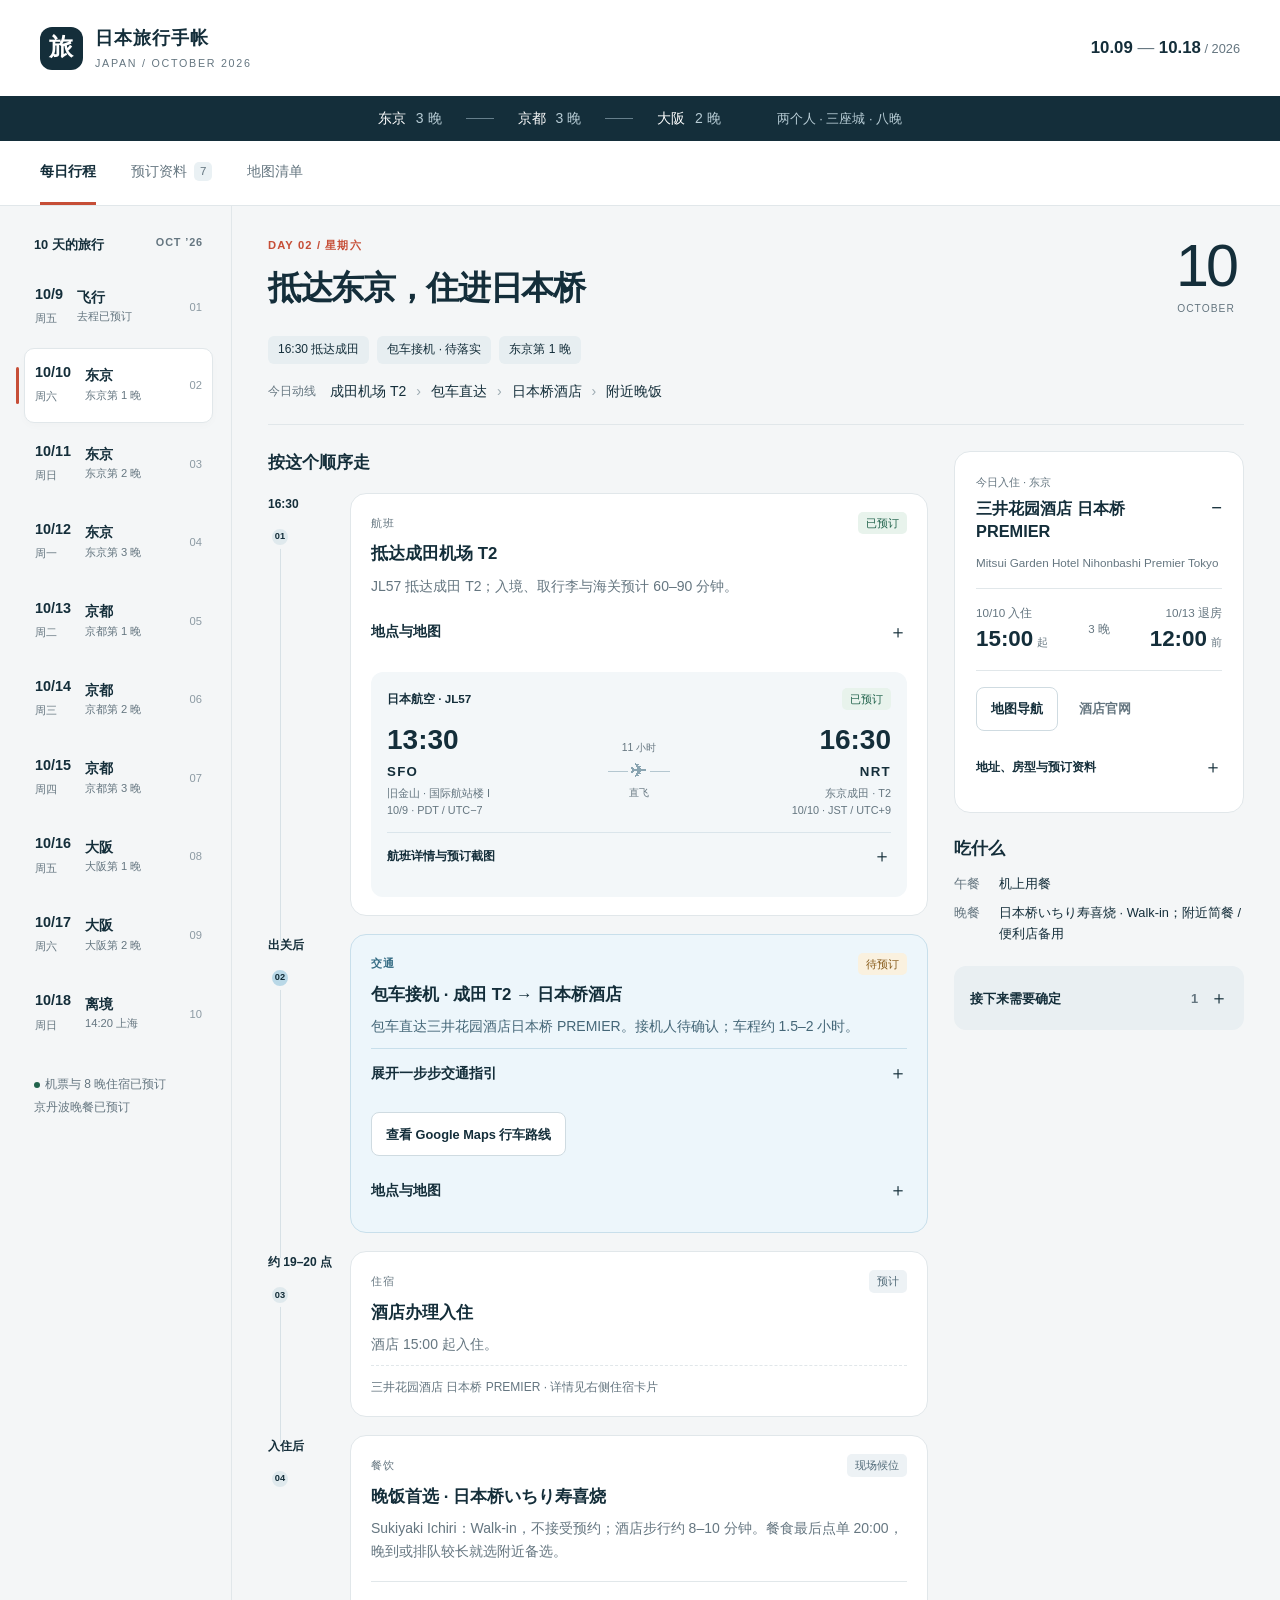
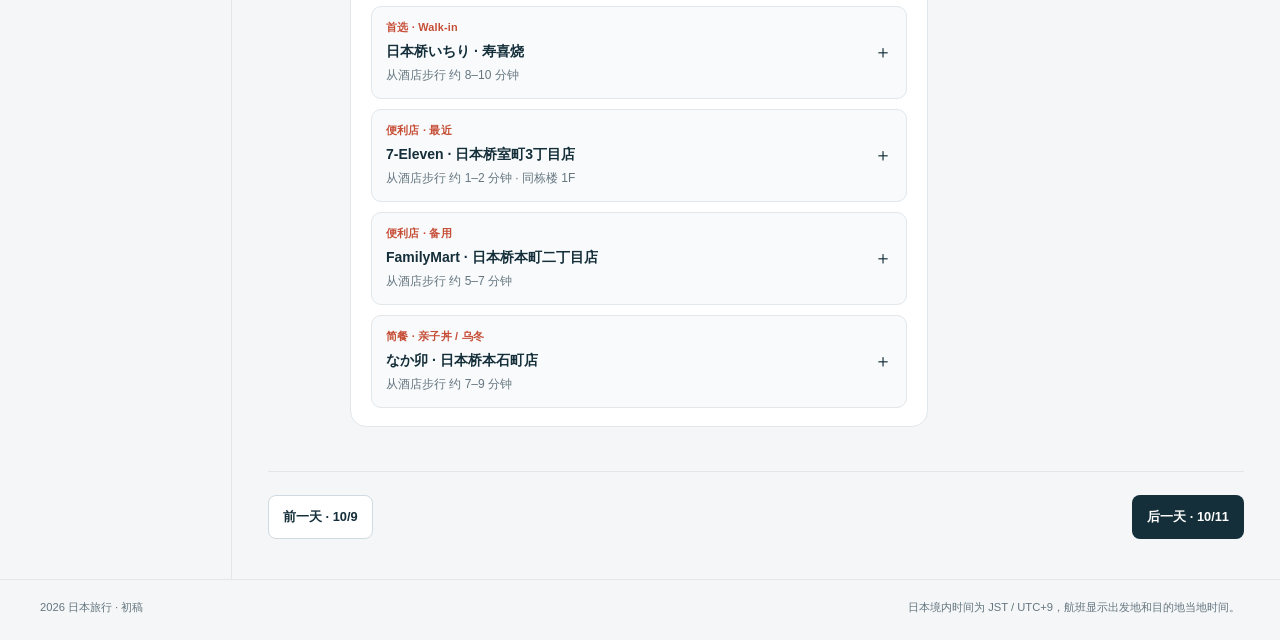
==== index.html @ 0d1b7ff5 "Add interactive Japan itinerary website and current trip plans" ====
<!doctype html>
<html lang="zh-CN">
<head>
  <meta charset="utf-8">
  <meta name="viewport" content="width=device-width,initial-scale=1">
  <meta name="theme-color" content="#142e3a">
  <meta name="description" content="2026 年日本旅行手帐。按天查看东京、京都、大阪行程、航班、酒店与预订资料。">
  <title>日本旅行手帐 · October 2026</title>
  <link rel="icon" type="image/svg+xml" href="assets/favicon.svg">
  <link rel="stylesheet" href="styles.css?v=20260929-transit-plain">
  <script src="data.js?v=20260929-lunch-pending" defer></script>
  <script src="app.js?v=20260929-dining-origins" defer></script>
</head>
<body>
  <a class="skip-link" href="#content">跳到行程</a>
  <header class="masthead">
    <a class="brand" href="#day-2026-10-10" aria-label="日本旅行手帐首页"><span class="brand-mark">旅</span><span>日本旅行手帐<small>JAPAN / OCTOBER 2026</small></span></a>
    <div class="trip-dates">10.09 <span>—</span> 10.18<span class="year"> / 2026</span></div>
  </header>
  <div class="trip-bar"><span>东京 <b>3 晚</b></span><i></i><span>京都 <b>3 晚</b></span><i></i><span>大阪 <b>2 晚</b></span><span class="trip-caption">两个人 · 三座城 · 八晚</span></div>
  <nav class="view-tabs" aria-label="查看方式">
    <a href="#day-2026-10-10" data-view="days">每日行程</a><a href="#bookings" data-view="bookings">预订资料<span>7</span></a><a href="#places" data-view="places">地图清单</a>
  </nav>
  <div class="layout">
    <aside id="day-nav" class="day-nav" aria-label="行程日期"></aside>
    <main id="content" tabindex="-1"></main>
  </div>
  <footer>2026 日本旅行 · 初稿 <span>日本境内时间为 JST / UTC+9，航班显示出发地和目的地当地时间。</span></footer>
  <dialog id="image-dialog" aria-labelledby="image-title"><div class="dialog-bar"><h2 id="image-title">图片</h2><button id="close-image" class="icon-button" aria-label="关闭截图">×</button></div><div class="image-wrap"><img id="full-image" alt=""></div></dialog>
  <noscript><p class="no-script">请启用 JavaScript 查看每日行程和预订资料。</p></noscript>
</body>
</html>
---- styles.css ----
@charset "UTF-8";
:root{--ink:#142e3a;--muted:#657680;--accent:#c64e37;--paper:#fff;--bg:#f4f6f7;--line:#e1e7ea;--blue:#eaf1f4;--green:#21634c;--amber:#865918;--radius:16px;font-family:-apple-system,BlinkMacSystemFont,"Segoe UI","PingFang SC","Hiragino Sans GB","Microsoft YaHei",sans-serif;color:var(--ink);font-size:16px;line-height:1.65;background:var(--bg)}*{box-sizing:border-box}body{margin:0}button,a,summary{-webkit-tap-highlight-color:transparent}button{font:inherit}a{color:inherit;text-decoration:none}button,summary{cursor:pointer}button{color:inherit}button:focus-visible,a:focus-visible,summary:focus-visible{outline:3px solid #56899f;outline-offset:4px}p{margin:0 0 16px}h1,h2,h3{margin:0;line-height:1.4}h1{font-size:clamp(1.65rem,2.6vw,2.15rem);letter-spacing:-.04em}h2{font-size:1.05rem}h3{font-size:1.05rem}small{font-size:.8rem}img{max-width:100%}details>summary{list-style:none;display:flex;align-items:center;justify-content:space-between;gap:12px;min-height:48px;font-size:.875rem;font-weight:600}details>summary::-webkit-details-marker{display:none}details>summary:after{content:'＋';font-size:1.15rem;font-weight:400;flex-shrink:0}details[open]>summary:after{content:'−'}.masthead{max-width:1440px;margin:auto;display:flex;align-items:center;justify-content:space-between;padding:24px 40px;background:#fff}.brand{display:flex;align-items:center;gap:12px;font-size:1.125rem;font-weight:700;letter-spacing:.06em}.brand-mark{display:grid;place-items:center;width:43px;height:43px;border-radius:12px;background:var(--ink);color:white;font-family:serif;font-size:1.5rem}.brand small{display:block;font-size:.67rem;font-weight:500;letter-spacing:.16em;color:var(--muted);margin-top:1px}.trip-dates{font-size:1.05rem;font-weight:600;font-variant-numeric:tabular-nums}.trip-dates span{color:var(--muted);font-weight:400}.trip-dates .year{font-size:.8rem}.trip-bar{background:var(--ink);color:#fff;display:flex;gap:24px;align-items:center;justify-content:center;padding:11px 24px;font-size:.875rem}.trip-bar b{margin-left:6px;font-weight:400;color:#b7ccd5}.trip-bar i{width:28px;height:1px;background:#667f8b}.trip-caption{margin-left:32px;color:#b7ccd5;font-size:.8rem}.view-tabs{display:flex;gap:35px;padding:0 40px;max-width:1440px;margin:auto;border-bottom:1px solid var(--line);background:var(--paper)}.view-tabs a{min-height:64px;display:flex;align-items:center;gap:7px;font-size:.9rem;color:var(--muted);border-bottom:3px solid transparent}.view-tabs a.active{color:var(--ink);border-color:var(--accent);font-weight:700}.view-tabs a span{font-size:.72rem;padding:0 6px;border-radius:5px;background:var(--blue)}.layout{max-width:1440px;margin:0 auto;display:grid;grid-template-columns:232px minmax(0,1fr);min-height:70vh}.day-nav{padding:28px 18px 28px 24px;border-right:1px solid var(--line)}.nav-heading{font-size:.8rem;font-weight:600;display:flex;justify-content:space-between;padding:0 10px;margin-bottom:14px}.nav-heading span{font-size:.68rem;letter-spacing:.08em;color:var(--muted)}.day-link{display:flex;gap:14px;align-items:center;padding:13px 10px;margin-bottom:4px;border-radius:10px;border:1px solid transparent}.day-link:hover{background:#eaf0f2}.day-link.active{background:#fff;border-color:var(--line);box-shadow:0 3px 9px #142e3a05;position:relative}.day-link.active:before{content:'';position:absolute;left:-9px;top:18px;bottom:18px;width:3px;background:var(--accent);border-radius:3px}.nav-date b{display:block;line-height:1.4;font-variant-numeric:tabular-nums;font-size:.9rem}.nav-date small{color:var(--muted);font-size:.7rem}.nav-city b{display:block;font-size:.875rem;font-weight:600;line-height:1.4}.nav-city small{display:block;font-size:.7rem;color:var(--muted)}.nav-day{margin-left:auto;color:#8c9aa3;font-size:.7rem}.nav-note{margin:22px 10px;font-size:.75rem;color:var(--muted);line-height:1.9}.small-dot{display:inline-block;width:6px;height:6px;background:var(--green);border-radius:100%;margin-right:5px}main{min-width:0;padding:30px 36px 40px;outline:none}.day-heading{display:flex;gap:16px;justify-content:space-between;align-items:flex-start}.eyebrow{font-size:.7rem;font-weight:700;color:var(--accent);letter-spacing:.1em;margin:0 0 10px}.subtitle{color:var(--muted);font-size:.9rem;margin:10px 0 0}.big-date{display:flex;flex-direction:column;align-items:center;margin-top:-6px;min-width:76px}.big-date strong{font-size:3.7rem;font-weight:300;line-height:1.2;letter-spacing:-.05em}.big-date span{font-size:.64rem;letter-spacing:.1em;color:var(--muted)}.day-tags{display:flex;flex-wrap:wrap;gap:8px;margin-top:18px}.day-tags>span{font-size:.75rem;background:#e7eef1;padding:4px 10px;border-radius:6px}.route-strip{padding:16px 0 21px;border-bottom:1px solid var(--line);margin-bottom:26px;display:flex;align-items:flex-start;gap:14px;font-size:.875rem}.route-label{color:var(--muted);font-size:.75rem;white-space:nowrap;padding-top:2px}.route-strip>div{display:flex;flex-wrap:wrap;gap:5px 10px}.route-separator{color:#9caab1}.day-columns{display:grid;grid-template-columns:minmax(0,1fr) 290px;gap:26px}.section-heading{display:flex;align-items:baseline;justify-content:space-between;gap:12px;margin:0 0 18px}.section-heading>span{font-size:.7rem;color:var(--muted)}.event{display:grid;grid-template-columns:68px minmax(0,1fr);gap:14px;margin-bottom:18px}.event-time{font-size:.75rem;position:relative;padding-top:2px;line-height:1.5}.event-time>span{display:block;font-weight:600;word-break:normal}.event-time i{display:flex;align-items:center;justify-content:center;width:24px;height:24px;background:#dfe9ed;border:4px solid var(--bg);border-radius:50%;font-size:.58rem;font-weight:700;font-style:normal;margin-top:12px;position:relative;z-index:1}.event-time:after{content:'';width:1px;position:absolute;top:45px;bottom:-25px;left:12px;background:#d7e1e6}.event:last-child .event-time:after{display:none}.event-card{padding:18px 20px;background:var(--paper);border:1px solid var(--line);border-radius:var(--radius);min-width:0}.event-top{display:flex;align-items:center;justify-content:space-between;margin-bottom:8px}.event-type{font-size:.7rem;letter-spacing:.05em;color:var(--muted)}.badge{display:inline-flex;white-space:nowrap;font-size:.68rem;line-height:1.5;padding:3px 8px;border-radius:5px;font-weight:500}.confirmed{color:var(--green);background:#e8f3ec}.pending{color:var(--amber);background:#faf1df}.draft{color:#526b79;background:#edf2f5}.event-card>p{font-size:.875rem;color:var(--muted);margin:9px 0 0}.event-card>.button{margin-top:15px}.steps{margin-top:10px;border-top:1px solid var(--line)}.steps ol,.map-intro ol{padding-left:22px;margin:0 0 16px;font-size:.875rem;color:var(--muted)}li{padding-left:3px;margin-bottom:9px}.place-details{margin-top:10px}.place-links{display:flex;flex-wrap:wrap;gap:8px;padding:0 0 10px}.place-link{display:block;border:1px solid var(--line);padding:9px 12px;font-size:.8rem;border-radius:8px;line-height:1.5;background:#fff;overflow-wrap:anywhere}.place-link:hover{border-color:#8eaab7;background:var(--blue)}.text-link{font-size:.75rem;color:#456c82;text-decoration:underline;text-underline-offset:3px}.source-links{display:flex;flex-direction:column;gap:4px;margin-top:12px}.event-hotel{font-size:.75rem!important;padding-top:12px;border-top:1px dashed var(--line)}.button{display:inline-flex;align-items:center;justify-content:center;min-height:44px;padding:9px 14px;border-radius:8px;border:1px solid transparent;font-size:.8rem;font-weight:600;text-align:center;line-height:1.5}.primary{background:var(--ink);color:#fff}.secondary{background:#fff;border-color:#cfdbe1;color:var(--ink)}.ghost{color:var(--muted);background:transparent}.button:hover{filter:brightness(.95)}.hotel-card{background:#fff;border:1px solid var(--line);border-radius:var(--radius);padding:21px;min-width:0}.card-label{font-size:.75rem;font-weight:600;display:flex;gap:8px;align-items:center;justify-content:space-between;margin-bottom:12px}.hotel-card h3{font-size:1.02rem}.english-name{font-size:.73rem;line-height:1.5;color:var(--muted);margin:6px 0 16px}.stay-dates{display:flex;align-items:center;justify-content:space-between;gap:8px;padding:14px 0;border-block:1px solid var(--line)}.stay-dates>div:last-child{text-align:right}.stay-dates small{font-size:.73rem;color:var(--muted);display:block}.stay-dates strong{font-size:1.4rem;font-weight:600;display:block;line-height:1.5;font-variant-numeric:tabular-nums}.stay-dates strong span{font-size:.67rem;margin-left:4px;font-weight:400;color:var(--muted)}.nights{font-size:.72rem;color:var(--muted);white-space:nowrap}.hotel-actions{display:flex;align-items:center;gap:6px;margin-top:16px}.inner-details{margin-top:12px}.inner-details>summary{font-size:.78rem}.detail-body{padding:8px 0}.detail-body p{font-size:.8rem;color:var(--muted)}.stacked-info{margin:0 0 16px}.stacked-info dt,.info-grid dt{font-size:.72rem;color:var(--muted);margin-top:14px}.stacked-info dd,.info-grid dd{font-size:.8rem;margin:3px 0 0;overflow-wrap:anywhere}.stacked-info dd small{display:block;font-size:.72rem;color:var(--muted);margin-top:5px}.booking-image{display:block;width:100%;padding:0;border:1px solid var(--line);border-radius:10px;background:#fafcfd;overflow:hidden;margin-top:18px;text-align:left}.booking-image img{display:block;width:100%;height:180px;object-fit:cover;object-position:top}.booking-image span{display:block;padding:10px 12px;font-size:.75rem;color:#456c82}.booking-image:hover{border-color:#8eaab7}.meta{font-size:.7rem!important;margin:12px 0 0!important}.meals{margin-top:24px}.meals .section-heading{margin-bottom:10px}.meals dl{display:grid;grid-template-columns:35px 1fr;gap:8px 10px;font-size:.8rem}.meals dt{color:var(--muted)}.meals dd{margin:0}.todo{padding:8px 16px;background:#e9eff2;border-radius:12px;margin-top:22px}.todo summary{font-size:.8rem}.todo summary span{margin-left:auto;color:var(--muted)}.todo ul{font-size:.8rem;margin:4px 0 8px;padding-left:17px}.legend{color:var(--muted);font-size:.72rem;line-height:1.8;margin:16px 0}.flight-card{padding:16px;background:#f3f7f9;border-radius:12px;margin-top:16px;min-width:0}.flight-card .card-label{font-size:.73rem}.flight-route{display:grid;grid-template-columns:1fr 80px 1fr;gap:8px;align-items:center}.flight-route>div:last-child{text-align:right}.flight-route strong{display:block;font-size:1.75rem;line-height:1.3;font-weight:600;font-variant-numeric:tabular-nums}.flight-route b{font-size:.83rem;letter-spacing:.1em}.flight-route span,.flight-route small{display:block;font-size:.68rem;line-height:1.6;color:var(--muted)}.flight-route .flight-duration{text-align:center}.flight-duration span{font-size:.65rem;white-space:nowrap}.flight-line{position:relative;line-height:1.8;color:#89a4b1}.flight-line:before,.flight-line:after{content:'';display:inline-block;width:20px;height:1px;background:#b4c7d0;vertical-align:middle;margin:0 3px}.flight-duration small{font-size:.63rem}.flight-card .inner-details{border-top:1px solid #dae5eb}.info-grid{display:grid;grid-template-columns:1fr;gap:0;margin:0}.flight-card .booking-image img{height:230px}.day-pagination{display:flex;justify-content:space-between;gap:12px;margin-top:26px;padding-top:23px;border-top:1px solid var(--line)}.air-night{padding:24px;background:#e9eff2;border-radius:var(--radius)}.air-night>span{color:var(--accent);font-size:1.8rem}.air-night h3{margin:7px 0}.air-night p{font-size:.85rem;color:var(--muted);margin:0}.version-note{background:#fff2df;color:#7c521a;border-radius:10px;margin-top:16px;padding:0 14px}.version-note summary{font-size:.8rem}.version-note p{font-size:.8rem}.page-heading{margin-bottom:30px}.booking-flights{display:grid;grid-template-columns:repeat(3,minmax(0,1fr));gap:18px}.booking-title{font-size:.875rem}.booking-flights .flight-route{grid-template-columns:1fr 60px 1fr;gap:3px}.booking-flights .flight-route strong{font-size:1.45rem}.booking-flights .flight-line:before,.booking-flights .flight-line:after{width:9px}.hotel-grid{display:grid;grid-template-columns:repeat(3,minmax(0,1fr));gap:18px}.section-space{margin-top:34px}.map-intro{padding:20px;background:var(--blue);border-radius:var(--radius);margin-bottom:28px}.map-intro p{font-size:.875rem}.map-intro details{margin-top:10px}.map-hotels{display:grid;grid-template-columns:repeat(3,minmax(0,1fr));gap:14px;margin-bottom:28px}.map-hotels article{background:white;padding:20px;border:1px solid var(--line);border-radius:12px}.map-hotels h3{font-size:.95rem;margin:6px 0}.map-hotels p{font-size:.8rem;color:var(--muted)}.city-label{font-size:.7rem;color:var(--accent)}.map-day{border:1px solid var(--line);border-radius:12px;background:#fff;padding:5px 18px;margin-bottom:12px}.map-day summary{font-size:.875rem}.map-day summary small{margin-left:auto;color:var(--muted)}.map-day summary b{margin-right:10px}.map-day .place-links{padding-top:10px}body:not([data-view="days"]) .layout{grid-template-columns:1fr}body:not([data-view="days"]) .day-nav{display:none}body:not([data-view="days"]) main{padding:34px 40px 50px}footer{max-width:1440px;margin:auto;border-top:1px solid var(--line);padding:18px 40px 24px;color:var(--muted);font-size:.7rem;display:flex;justify-content:space-between;gap:15px}.sr-only{position:absolute;width:1px;height:1px;padding:0;margin:-1px;overflow:hidden;clip:rect(0,0,0,0);white-space:nowrap;border:0}.skip-link{position:fixed;top:-100px;left:20px;z-index:10;background:#fff;border:2px solid var(--ink);padding:10px}.skip-link:focus{top:10px}dialog{width:min(740px,94vw);max-height:92dvh;border:0;border-radius:14px;padding:0;box-shadow:0 20px 100px #142e3a40;color:var(--ink)}dialog::backdrop{background:#142e3ab3}.dialog-bar{position:sticky;top:0;background:white;padding:12px 20px;border-bottom:1px solid var(--line);display:flex;align-items:center;justify-content:space-between;z-index:2}.dialog-bar h2{font-size:1rem}.icon-button{border:0;background:#edf2f5;border-radius:8px;width:44px;height:44px;font-size:1.7rem;line-height:1}.image-wrap{padding:12px;background:#f0f3f5}.image-wrap img{display:block;width:100%;height:auto}dialog>p{font-size:.75rem;color:var(--muted);padding:12px 20px;margin:0}.no-script{padding:30px}
@media(min-width:1441px){.masthead,.view-tabs{max-width:none;padding-inline:max(40px,calc((100vw - 1360px)/2))}}@media(max-width:1150px){.layout{grid-template-columns:194px minmax(0,1fr)}main{padding:28px 24px}.day-nav{padding-inline:14px}.day-columns{gap:18px;grid-template-columns:minmax(0,1fr) 250px}.event{grid-template-columns:56px minmax(0,1fr);gap:10px}.event-card{padding:16px}.hotel-card{padding:17px}.hotel-grid{grid-template-columns:repeat(2,minmax(0,1fr))}.booking-flights{grid-template-columns:repeat(2,minmax(0,1fr))}}
@media(max-width:999px){.day-columns{grid-template-columns:1fr}.day-support{display:grid;grid-template-columns:1fr 1fr;gap:18px;align-items:start}.day-support>.hotel-card,.day-support>.air-night{grid-row:span 3}.day-support .meals,.day-support .todo,.day-support .legend{margin-top:0}.map-hotels{grid-template-columns:1fr}.map-hotels article{display:grid;grid-template-columns:1fr auto;gap:0 16px}.map-hotels article .city-label{grid-column:1}.map-hotels article .button{grid-column:2;grid-row:1/4;align-self:center}.map-hotels article p{margin:0}.event-hotel{display:none}}
@media(max-width:700px){.masthead{padding:17px 18px}.brand{font-size:1rem;gap:9px}.brand-mark{width:37px;height:37px;font-size:1.3rem;border-radius:10px}.brand small{font-size:.6rem;letter-spacing:.11em}.trip-dates{font-size:.78rem}.trip-dates .year{display:none}.trip-bar{gap:14px;padding:10px 16px;font-size:.8rem}.trip-bar i{width:18px}.trip-caption{display:none}.view-tabs{padding:0 18px;justify-content:space-between;gap:16px}.view-tabs a{min-height:54px;font-size:.875rem}.layout{display:block}.day-nav{border:0;padding:14px 16px 12px;display:flex;overflow-x:auto;gap:8px;scrollbar-width:none;background:#fff;border-bottom:1px solid var(--line)}.day-nav::-webkit-scrollbar{display:none}.nav-heading,.nav-note,.nav-day{display:none}.day-link{flex:0 0 65px;display:block;text-align:center;margin:0;padding:9px 5px;border:1px solid var(--line);border-radius:10px}.day-link.active{background:var(--ink);color:#fff;border-color:var(--ink);box-shadow:none}.day-link.active:before{display:none}.nav-date small,.nav-city small{display:none}.nav-date b{font-size:.875rem}.nav-city b{font-size:.75rem;font-weight:400;margin-top:2px}.day-link:hover{background:var(--blue)}.day-link.active:hover{background:var(--ink)}main{padding:24px 18px 30px}.day-heading{gap:8px}.big-date{min-width:52px;margin:0}.big-date strong{font-size:2.8rem}.big-date span{font-size:.55rem}.eyebrow{font-size:.65rem;margin-bottom:7px}h1{font-size:1.5rem;letter-spacing:-.03em}.subtitle{font-size:.875rem;margin-top:9px}.day-tags{margin-top:16px}.day-tags>span{font-size:.72rem}.route-strip{display:block;padding:15px 0 18px;margin-bottom:22px}.route-label{display:block;margin-bottom:6px}.route-strip>div{font-size:.8rem;gap:3px 8px}.section-heading>span{font-size:.67rem}.event{grid-template-columns:48px minmax(0,1fr);gap:9px;margin-bottom:14px}.event-time{font-size:.68rem;padding-top:4px}.event-card{padding:15px;border-radius:12px}.event-card h3{font-size:1rem}.event-card>p{font-size:.875rem}.flight-card{margin-inline:-4px;padding:12px}.flight-route{grid-template-columns:1fr 63px 1fr;gap:3px}.flight-route strong{font-size:1.5rem}.flight-route span,.flight-route small{font-size:.63rem}.flight-duration span{font-size:.6rem}.flight-line:before,.flight-line:after{width:10px}.day-support{display:block;margin-top:20px}.day-support .meals,.day-support .todo{margin-top:22px}.day-support .legend{margin-top:16px}.hotel-card{padding:20px}.day-pagination{margin-top:22px}.day-pagination .button{font-size:.8rem}body:not([data-view="days"]) main{padding:26px 18px}.booking-flights,.hotel-grid{grid-template-columns:1fr;gap:22px}.booking-flights .flight-route{grid-template-columns:1fr 85px 1fr;gap:5px}.booking-flights .flight-route strong{font-size:1.75rem}.booking-flights .flight-route small,.booking-flights .flight-route span{font-size:.7rem}.booking-flights .flight-line:before,.booking-flights .flight-line:after{width:20px}.booking-flights .flight-card{margin-inline:0;padding:18px}.booking-title{font-size:1rem}.map-intro{padding:18px}.map-hotels article{display:block}.map-hotels article p{margin-bottom:14px}.map-day{padding:5px 14px}.map-day summary>span{font-size:.8rem}.map-day summary small{display:none}.map-day summary b{display:block;margin:0}.page-heading{margin-bottom:24px}footer{padding:18px;display:block;font-size:.7rem}footer>span{display:block;margin-top:5px}dialog{width:calc(100vw - 20px)}.dialog-bar{padding:10px 14px}.dialog-bar h2{font-size:.875rem}}
.dining-options{margin-top:18px;border-top:1px solid var(--line);padding-top:14px}.dining-options>.meta{margin-bottom:12px}.dining-option{border:1px solid var(--line);border-radius:10px;margin-top:10px;background:#f8fafb}.dining-option>summary{padding:12px 14px;align-items:center}.dining-option>summary>span{min-width:0}.dining-option small,.dining-option b,.dining-option em{display:block;overflow-wrap:anywhere}.dining-option small{color:var(--accent);font-size:.68rem;font-weight:600;letter-spacing:.02em}.dining-option b{font-size:.875rem;margin:3px 0}.dining-option em{font-size:.75rem;font-style:normal;font-weight:400;color:var(--muted)}.dining-body{padding:0 14px 14px;font-size:.875rem;overflow-wrap:anywhere}.dining-body p{margin-bottom:12px}.dining-hours{font-weight:600;color:var(--green)}.dining-address{font-size:.75rem;color:var(--muted)}.dining-actions{display:flex;flex-wrap:wrap;gap:8px;margin:14px 0}.dining-actions .button{font-size:.75rem;padding:9px 12px;min-height:44px}.dining-body>.text-link{font-size:.75rem}.dining-body>.meta{margin:10px 0 0}.map-place{width:100%}.map-place>small{display:block;margin:0 0 12px;color:var(--muted);font-size:.75rem;overflow-wrap:anywhere}
.guide-details{border-top:1px solid var(--line);margin-top:14px}.guide-details>summary{padding-top:4px}.guide-image{margin:8px 0 12px}.guide-image img{height:auto;object-fit:contain}
.hotel-collapse>summary{align-items:center}.hotel-collapse>summary>span{min-width:0}.hotel-collapse>summary small{display:block;font-size:.7rem;color:var(--muted);font-weight:400;margin-bottom:5px}.hotel-collapse>summary b{display:block;font-size:1.02rem;line-height:1.4;overflow-wrap:anywhere}.hotel-body{margin-top:12px}.day-support>.hotel-collapse:not([open]){grid-row:auto}
@media(prefers-reduced-motion:reduce){*{scroll-behavior:auto!important}}

.event-transit .event-card{background:#edf6fb;border-color:#c8dfeb}.event-transit .event-type{color:#356c84;font-weight:600}.event-transit .event-time i{background:#b9d8e7}.event-transit .event-card>p{color:#456778}.event-transit .steps{border-color:#c8dfeb}
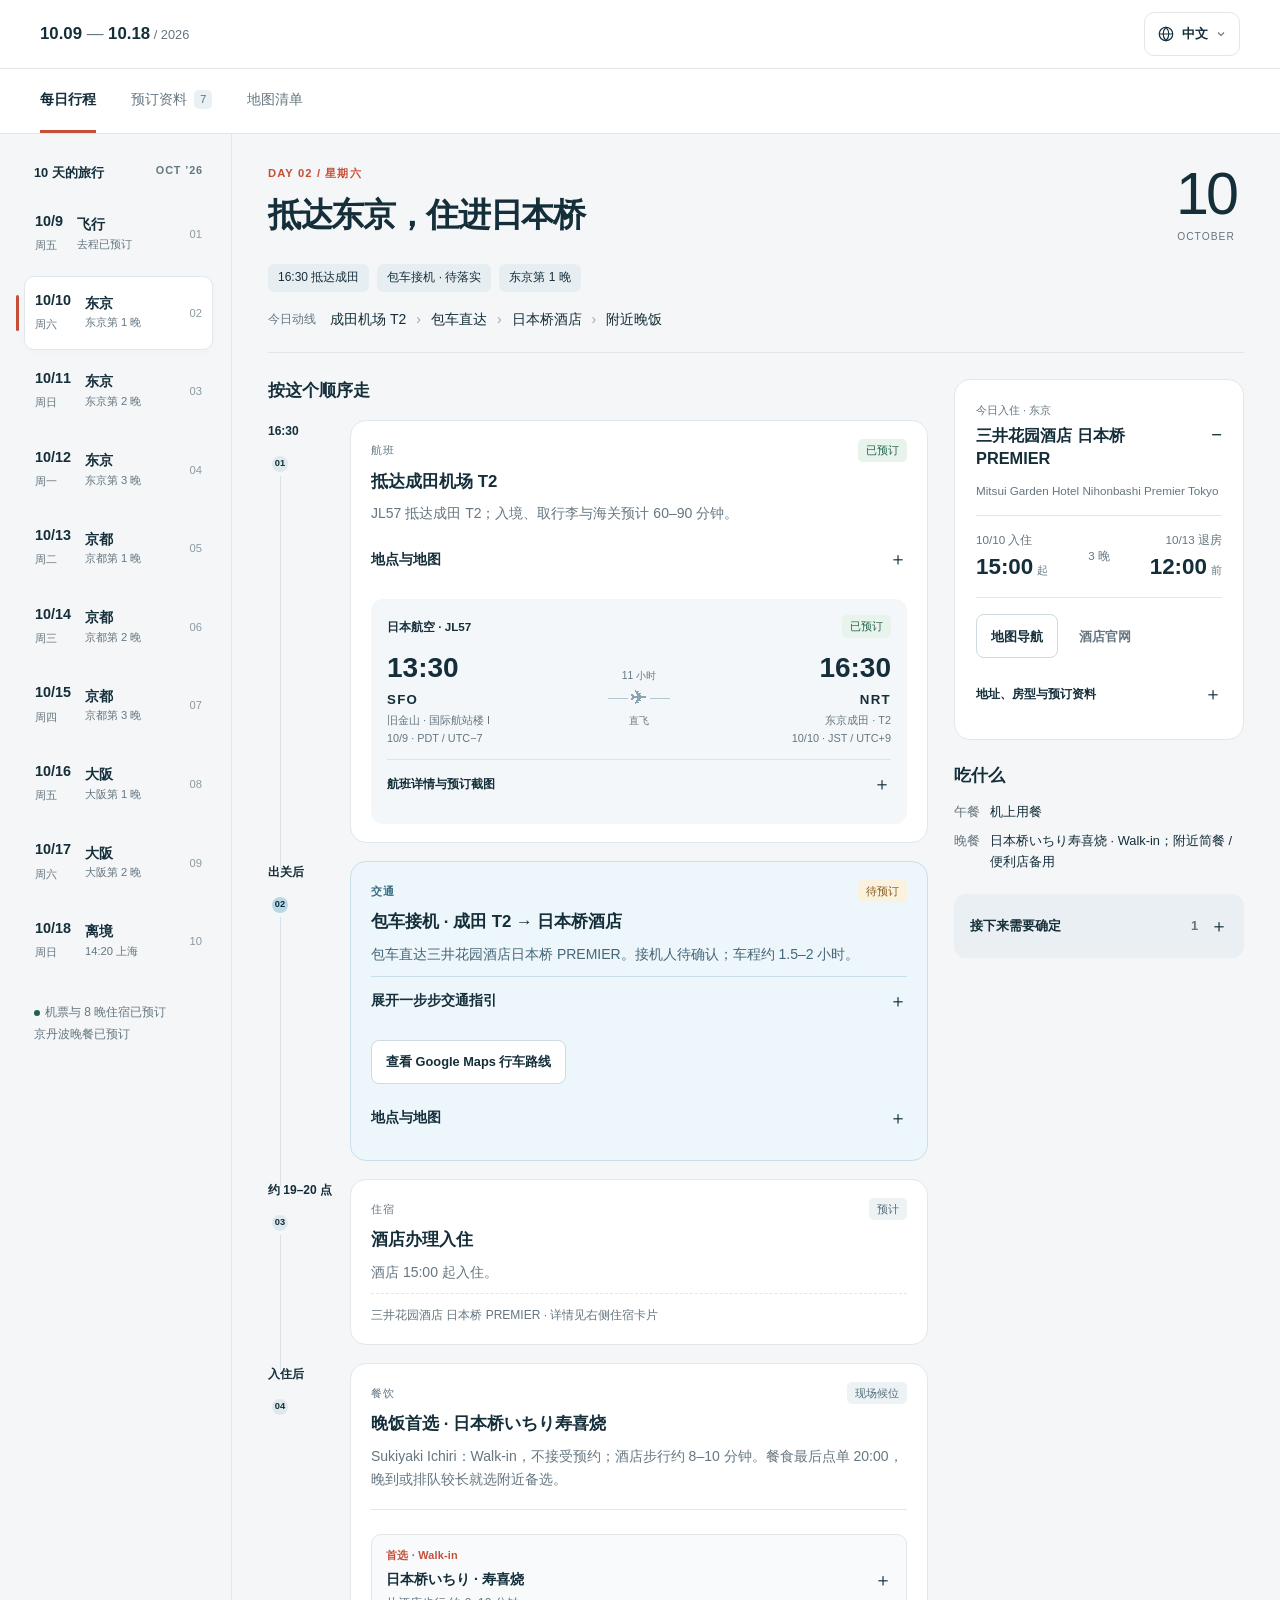
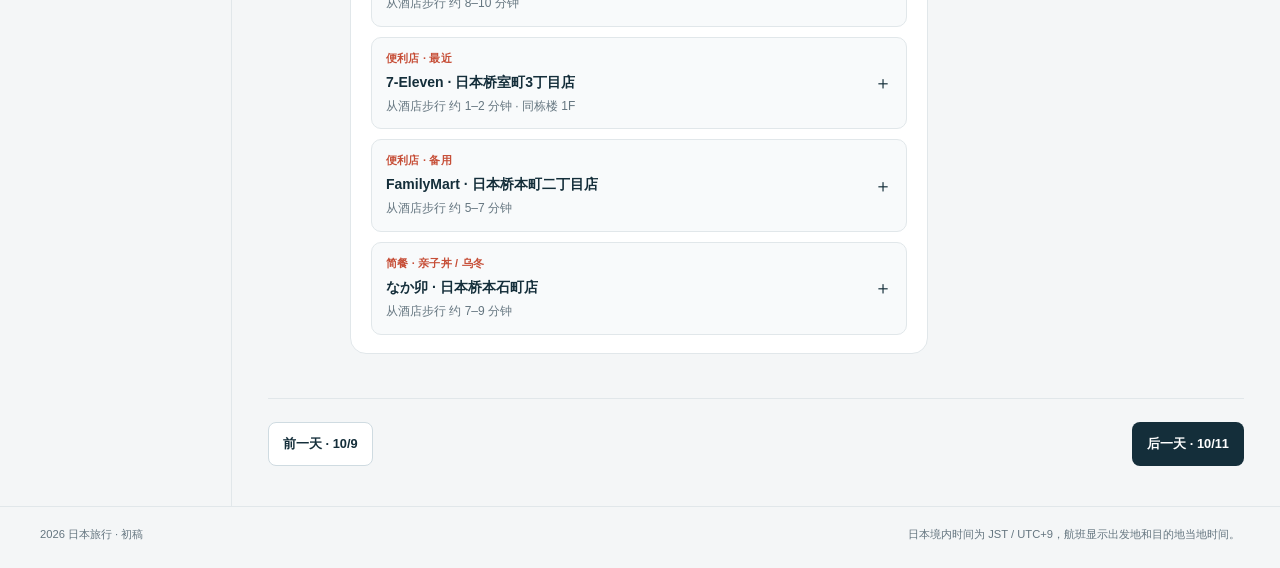
==== commit c2c13514: "Add language switching and simplify mobile itinerary UI" ====
--- a/index.html
+++ b/index.html
@@ -7,17 +7,28 @@
   <meta name="description" content="2026 年日本旅行手帐。按天查看东京、京都、大阪行程、航班、酒店与预订资料。">
   <title>日本旅行手帐 · October 2026</title>
   <link rel="icon" type="image/svg+xml" href="assets/favicon.svg">
-  <link rel="stylesheet" href="styles.css?v=20260929-transit-plain">
+  <link rel="stylesheet" href="styles.css?v=20260930-mobile-languages">
   <script src="data.js?v=20260929-lunch-pending" defer></script>
-  <script src="app.js?v=20260929-dining-origins" defer></script>
+  <script src="locales.js?v=20260930-languages" defer></script>
+  <script src="app.js?v=20260930-mobile-languages" defer></script>
 </head>
 <body>
   <a class="skip-link" href="#content">跳到行程</a>
   <header class="masthead">
-    <a class="brand" href="#day-2026-10-10" aria-label="日本旅行手帐首页"><span class="brand-mark">旅</span><span>日本旅行手帐<small>JAPAN / OCTOBER 2026</small></span></a>
     <div class="trip-dates">10.09 <span>—</span> 10.18<span class="year"> / 2026</span></div>
+    <details class="language-switch" id="language-switch" data-no-translate>
+      <summary aria-label="切换语言" aria-controls="language-options">
+        <svg viewBox="0 0 24 24" fill="none" stroke="currentColor" stroke-width="1.6" aria-hidden="true"><circle cx="12" cy="12" r="9"/><path d="M3 12h18M12 3c5 5 5 13 0 18-5-5-5-13 0-18Z"/></svg>
+        <span id="current-language">中文</span><svg class="language-chevron" viewBox="0 0 16 16" fill="none" stroke="currentColor" stroke-width="1.5" aria-hidden="true"><path d="m4 6 4 4 4-4"/></svg>
+      </summary>
+      <div class="language-options" id="language-options">
+        <button type="button" data-language="zh" lang="zh-CN" aria-pressed="true">中文<span aria-hidden="true">✓</span></button>
+        <button type="button" data-language="en" lang="en" aria-pressed="false">English<span aria-hidden="true">✓</span></button>
+        <button type="button" data-language="ja" lang="ja" aria-pressed="false">日本語<span aria-hidden="true">✓</span></button>
+      </div>
+    </details>
   </header>
-  <div class="trip-bar"><span>东京 <b>3 晚</b></span><i></i><span>京都 <b>3 晚</b></span><i></i><span>大阪 <b>2 晚</b></span><span class="trip-caption">两个人 · 三座城 · 八晚</span></div>
+  <p id="language-announcement" class="sr-only" aria-live="polite"></p>
   <nav class="view-tabs" aria-label="查看方式">
     <a href="#day-2026-10-10" data-view="days">每日行程</a><a href="#bookings" data-view="bookings">预订资料<span>7</span></a><a href="#places" data-view="places">地图清单</a>
   </nav>
--- a/styles.css
+++ b/styles.css
@@ -1,11 +1,99 @@
 @charset "UTF-8";
-:root{--ink:#142e3a;--muted:#657680;--accent:#c64e37;--paper:#fff;--bg:#f4f6f7;--line:#e1e7ea;--blue:#eaf1f4;--green:#21634c;--amber:#865918;--radius:16px;font-family:-apple-system,BlinkMacSystemFont,"Segoe UI","PingFang SC","Hiragino Sans GB","Microsoft YaHei",sans-serif;color:var(--ink);font-size:16px;line-height:1.65;background:var(--bg)}*{box-sizing:border-box}body{margin:0}button,a,summary{-webkit-tap-highlight-color:transparent}button{font:inherit}a{color:inherit;text-decoration:none}button,summary{cursor:pointer}button{color:inherit}button:focus-visible,a:focus-visible,summary:focus-visible{outline:3px solid #56899f;outline-offset:4px}p{margin:0 0 16px}h1,h2,h3{margin:0;line-height:1.4}h1{font-size:clamp(1.65rem,2.6vw,2.15rem);letter-spacing:-.04em}h2{font-size:1.05rem}h3{font-size:1.05rem}small{font-size:.8rem}img{max-width:100%}details>summary{list-style:none;display:flex;align-items:center;justify-content:space-between;gap:12px;min-height:48px;font-size:.875rem;font-weight:600}details>summary::-webkit-details-marker{display:none}details>summary:after{content:'＋';font-size:1.15rem;font-weight:400;flex-shrink:0}details[open]>summary:after{content:'−'}.masthead{max-width:1440px;margin:auto;display:flex;align-items:center;justify-content:space-between;padding:24px 40px;background:#fff}.brand{display:flex;align-items:center;gap:12px;font-size:1.125rem;font-weight:700;letter-spacing:.06em}.brand-mark{display:grid;place-items:center;width:43px;height:43px;border-radius:12px;background:var(--ink);color:white;font-family:serif;font-size:1.5rem}.brand small{display:block;font-size:.67rem;font-weight:500;letter-spacing:.16em;color:var(--muted);margin-top:1px}.trip-dates{font-size:1.05rem;font-weight:600;font-variant-numeric:tabular-nums}.trip-dates span{color:var(--muted);font-weight:400}.trip-dates .year{font-size:.8rem}.trip-bar{background:var(--ink);color:#fff;display:flex;gap:24px;align-items:center;justify-content:center;padding:11px 24px;font-size:.875rem}.trip-bar b{margin-left:6px;font-weight:400;color:#b7ccd5}.trip-bar i{width:28px;height:1px;background:#667f8b}.trip-caption{margin-left:32px;color:#b7ccd5;font-size:.8rem}.view-tabs{display:flex;gap:35px;padding:0 40px;max-width:1440px;margin:auto;border-bottom:1px solid var(--line);background:var(--paper)}.view-tabs a{min-height:64px;display:flex;align-items:center;gap:7px;font-size:.9rem;color:var(--muted);border-bottom:3px solid transparent}.view-tabs a.active{color:var(--ink);border-color:var(--accent);font-weight:700}.view-tabs a span{font-size:.72rem;padding:0 6px;border-radius:5px;background:var(--blue)}.layout{max-width:1440px;margin:0 auto;display:grid;grid-template-columns:232px minmax(0,1fr);min-height:70vh}.day-nav{padding:28px 18px 28px 24px;border-right:1px solid var(--line)}.nav-heading{font-size:.8rem;font-weight:600;display:flex;justify-content:space-between;padding:0 10px;margin-bottom:14px}.nav-heading span{font-size:.68rem;letter-spacing:.08em;color:var(--muted)}.day-link{display:flex;gap:14px;align-items:center;padding:13px 10px;margin-bottom:4px;border-radius:10px;border:1px solid transparent}.day-link:hover{background:#eaf0f2}.day-link.active{background:#fff;border-color:var(--line);box-shadow:0 3px 9px #142e3a05;position:relative}.day-link.active:before{content:'';position:absolute;left:-9px;top:18px;bottom:18px;width:3px;background:var(--accent);border-radius:3px}.nav-date b{display:block;line-height:1.4;font-variant-numeric:tabular-nums;font-size:.9rem}.nav-date small{color:var(--muted);font-size:.7rem}.nav-city b{display:block;font-size:.875rem;font-weight:600;line-height:1.4}.nav-city small{display:block;font-size:.7rem;color:var(--muted)}.nav-day{margin-left:auto;color:#8c9aa3;font-size:.7rem}.nav-note{margin:22px 10px;font-size:.75rem;color:var(--muted);line-height:1.9}.small-dot{display:inline-block;width:6px;height:6px;background:var(--green);border-radius:100%;margin-right:5px}main{min-width:0;padding:30px 36px 40px;outline:none}.day-heading{display:flex;gap:16px;justify-content:space-between;align-items:flex-start}.eyebrow{font-size:.7rem;font-weight:700;color:var(--accent);letter-spacing:.1em;margin:0 0 10px}.subtitle{color:var(--muted);font-size:.9rem;margin:10px 0 0}.big-date{display:flex;flex-direction:column;align-items:center;margin-top:-6px;min-width:76px}.big-date strong{font-size:3.7rem;font-weight:300;line-height:1.2;letter-spacing:-.05em}.big-date span{font-size:.64rem;letter-spacing:.1em;color:var(--muted)}.day-tags{display:flex;flex-wrap:wrap;gap:8px;margin-top:18px}.day-tags>span{font-size:.75rem;background:#e7eef1;padding:4px 10px;border-radius:6px}.route-strip{padding:16px 0 21px;border-bottom:1px solid var(--line);margin-bottom:26px;display:flex;align-items:flex-start;gap:14px;font-size:.875rem}.route-label{color:var(--muted);font-size:.75rem;white-space:nowrap;padding-top:2px}.route-strip>div{display:flex;flex-wrap:wrap;gap:5px 10px}.route-separator{color:#9caab1}.day-columns{display:grid;grid-template-columns:minmax(0,1fr) 290px;gap:26px}.section-heading{display:flex;align-items:baseline;justify-content:space-between;gap:12px;margin:0 0 18px}.section-heading>span{font-size:.7rem;color:var(--muted)}.event{display:grid;grid-template-columns:68px minmax(0,1fr);gap:14px;margin-bottom:18px}.event-time{font-size:.75rem;position:relative;padding-top:2px;line-height:1.5}.event-time>span{display:block;font-weight:600;word-break:normal}.event-time i{display:flex;align-items:center;justify-content:center;width:24px;height:24px;background:#dfe9ed;border:4px solid var(--bg);border-radius:50%;font-size:.58rem;font-weight:700;font-style:normal;margin-top:12px;position:relative;z-index:1}.event-time:after{content:'';width:1px;position:absolute;top:45px;bottom:-25px;left:12px;background:#d7e1e6}.event:last-child .event-time:after{display:none}.event-card{padding:18px 20px;background:var(--paper);border:1px solid var(--line);border-radius:var(--radius);min-width:0}.event-top{display:flex;align-items:center;justify-content:space-between;margin-bottom:8px}.event-type{font-size:.7rem;letter-spacing:.05em;color:var(--muted)}.badge{display:inline-flex;white-space:nowrap;font-size:.68rem;line-height:1.5;padding:3px 8px;border-radius:5px;font-weight:500}.confirmed{color:var(--green);background:#e8f3ec}.pending{color:var(--amber);background:#faf1df}.draft{color:#526b79;background:#edf2f5}.event-card>p{font-size:.875rem;color:var(--muted);margin:9px 0 0}.event-card>.button{margin-top:15px}.steps{margin-top:10px;border-top:1px solid var(--line)}.steps ol,.map-intro ol{padding-left:22px;margin:0 0 16px;font-size:.875rem;color:var(--muted)}li{padding-left:3px;margin-bottom:9px}.place-details{margin-top:10px}.place-links{display:flex;flex-wrap:wrap;gap:8px;padding:0 0 10px}.place-link{display:block;border:1px solid var(--line);padding:9px 12px;font-size:.8rem;border-radius:8px;line-height:1.5;background:#fff;overflow-wrap:anywhere}.place-link:hover{border-color:#8eaab7;background:var(--blue)}.text-link{font-size:.75rem;color:#456c82;text-decoration:underline;text-underline-offset:3px}.source-links{display:flex;flex-direction:column;gap:4px;margin-top:12px}.event-hotel{font-size:.75rem!important;padding-top:12px;border-top:1px dashed var(--line)}.button{display:inline-flex;align-items:center;justify-content:center;min-height:44px;padding:9px 14px;border-radius:8px;border:1px solid transparent;font-size:.8rem;font-weight:600;text-align:center;line-height:1.5}.primary{background:var(--ink);color:#fff}.secondary{background:#fff;border-color:#cfdbe1;color:var(--ink)}.ghost{color:var(--muted);background:transparent}.button:hover{filter:brightness(.95)}.hotel-card{background:#fff;border:1px solid var(--line);border-radius:var(--radius);padding:21px;min-width:0}.card-label{font-size:.75rem;font-weight:600;display:flex;gap:8px;align-items:center;justify-content:space-between;margin-bottom:12px}.hotel-card h3{font-size:1.02rem}.english-name{font-size:.73rem;line-height:1.5;color:var(--muted);margin:6px 0 16px}.stay-dates{display:flex;align-items:center;justify-content:space-between;gap:8px;padding:14px 0;border-block:1px solid var(--line)}.stay-dates>div:last-child{text-align:right}.stay-dates small{font-size:.73rem;color:var(--muted);display:block}.stay-dates strong{font-size:1.4rem;font-weight:600;display:block;line-height:1.5;font-variant-numeric:tabular-nums}.stay-dates strong span{font-size:.67rem;margin-left:4px;font-weight:400;color:var(--muted)}.nights{font-size:.72rem;color:var(--muted);white-space:nowrap}.hotel-actions{display:flex;align-items:center;gap:6px;margin-top:16px}.inner-details{margin-top:12px}.inner-details>summary{font-size:.78rem}.detail-body{padding:8px 0}.detail-body p{font-size:.8rem;color:var(--muted)}.stacked-info{margin:0 0 16px}.stacked-info dt,.info-grid dt{font-size:.72rem;color:var(--muted);margin-top:14px}.stacked-info dd,.info-grid dd{font-size:.8rem;margin:3px 0 0;overflow-wrap:anywhere}.stacked-info dd small{display:block;font-size:.72rem;color:var(--muted);margin-top:5px}.booking-image{display:block;width:100%;padding:0;border:1px solid var(--line);border-radius:10px;background:#fafcfd;overflow:hidden;margin-top:18px;text-align:left}.booking-image img{display:block;width:100%;height:180px;object-fit:cover;object-position:top}.booking-image span{display:block;padding:10px 12px;font-size:.75rem;color:#456c82}.booking-image:hover{border-color:#8eaab7}.meta{font-size:.7rem!important;margin:12px 0 0!important}.meals{margin-top:24px}.meals .section-heading{margin-bottom:10px}.meals dl{display:grid;grid-template-columns:35px 1fr;gap:8px 10px;font-size:.8rem}.meals dt{color:var(--muted)}.meals dd{margin:0}.todo{padding:8px 16px;background:#e9eff2;border-radius:12px;margin-top:22px}.todo summary{font-size:.8rem}.todo summary span{margin-left:auto;color:var(--muted)}.todo ul{font-size:.8rem;margin:4px 0 8px;padding-left:17px}.legend{color:var(--muted);font-size:.72rem;line-height:1.8;margin:16px 0}.flight-card{padding:16px;background:#f3f7f9;border-radius:12px;margin-top:16px;min-width:0}.flight-card .card-label{font-size:.73rem}.flight-route{display:grid;grid-template-columns:1fr 80px 1fr;gap:8px;align-items:center}.flight-route>div:last-child{text-align:right}.flight-route strong{display:block;font-size:1.75rem;line-height:1.3;font-weight:600;font-variant-numeric:tabular-nums}.flight-route b{font-size:.83rem;letter-spacing:.1em}.flight-route span,.flight-route small{display:block;font-size:.68rem;line-height:1.6;color:var(--muted)}.flight-route .flight-duration{text-align:center}.flight-duration span{font-size:.65rem;white-space:nowrap}.flight-line{position:relative;line-height:1.8;color:#89a4b1}.flight-line:before,.flight-line:after{content:'';display:inline-block;width:20px;height:1px;background:#b4c7d0;vertical-align:middle;margin:0 3px}.flight-duration small{font-size:.63rem}.flight-card .inner-details{border-top:1px solid #dae5eb}.info-grid{display:grid;grid-template-columns:1fr;gap:0;margin:0}.flight-card .booking-image img{height:230px}.day-pagination{display:flex;justify-content:space-between;gap:12px;margin-top:26px;padding-top:23px;border-top:1px solid var(--line)}.air-night{padding:24px;background:#e9eff2;border-radius:var(--radius)}.air-night>span{color:var(--accent);font-size:1.8rem}.air-night h3{margin:7px 0}.air-night p{font-size:.85rem;color:var(--muted);margin:0}.version-note{background:#fff2df;color:#7c521a;border-radius:10px;margin-top:16px;padding:0 14px}.version-note summary{font-size:.8rem}.version-note p{font-size:.8rem}.page-heading{margin-bottom:30px}.booking-flights{display:grid;grid-template-columns:repeat(3,minmax(0,1fr));gap:18px}.booking-title{font-size:.875rem}.booking-flights .flight-route{grid-template-columns:1fr 60px 1fr;gap:3px}.booking-flights .flight-route strong{font-size:1.45rem}.booking-flights .flight-line:before,.booking-flights .flight-line:after{width:9px}.hotel-grid{display:grid;grid-template-columns:repeat(3,minmax(0,1fr));gap:18px}.section-space{margin-top:34px}.map-intro{padding:20px;background:var(--blue);border-radius:var(--radius);margin-bottom:28px}.map-intro p{font-size:.875rem}.map-intro details{margin-top:10px}.map-hotels{display:grid;grid-template-columns:repeat(3,minmax(0,1fr));gap:14px;margin-bottom:28px}.map-hotels article{background:white;padding:20px;border:1px solid var(--line);border-radius:12px}.map-hotels h3{font-size:.95rem;margin:6px 0}.map-hotels p{font-size:.8rem;color:var(--muted)}.city-label{font-size:.7rem;color:var(--accent)}.map-day{border:1px solid var(--line);border-radius:12px;background:#fff;padding:5px 18px;margin-bottom:12px}.map-day summary{font-size:.875rem}.map-day summary small{margin-left:auto;color:var(--muted)}.map-day summary b{margin-right:10px}.map-day .place-links{padding-top:10px}body:not([data-view="days"]) .layout{grid-template-columns:1fr}body:not([data-view="days"]) .day-nav{display:none}body:not([data-view="days"]) main{padding:34px 40px 50px}footer{max-width:1440px;margin:auto;border-top:1px solid var(--line);padding:18px 40px 24px;color:var(--muted);font-size:.7rem;display:flex;justify-content:space-between;gap:15px}.sr-only{position:absolute;width:1px;height:1px;padding:0;margin:-1px;overflow:hidden;clip:rect(0,0,0,0);white-space:nowrap;border:0}.skip-link{position:fixed;top:-100px;left:20px;z-index:10;background:#fff;border:2px solid var(--ink);padding:10px}.skip-link:focus{top:10px}dialog{width:min(740px,94vw);max-height:92dvh;border:0;border-radius:14px;padding:0;box-shadow:0 20px 100px #142e3a40;color:var(--ink)}dialog::backdrop{background:#142e3ab3}.dialog-bar{position:sticky;top:0;background:white;padding:12px 20px;border-bottom:1px solid var(--line);display:flex;align-items:center;justify-content:space-between;z-index:2}.dialog-bar h2{font-size:1rem}.icon-button{border:0;background:#edf2f5;border-radius:8px;width:44px;height:44px;font-size:1.7rem;line-height:1}.image-wrap{padding:12px;background:#f0f3f5}.image-wrap img{display:block;width:100%;height:auto}dialog>p{font-size:.75rem;color:var(--muted);padding:12px 20px;margin:0}.no-script{padding:30px}
+:root{--ink:#142e3a;--muted:#657680;--accent:#c64e37;--paper:#fff;--bg:#f4f6f7;--line:#e1e7ea;--blue:#eaf1f4;--green:#21634c;--amber:#865918;--radius:16px;font-family:-apple-system,BlinkMacSystemFont,"Segoe UI","PingFang SC","Hiragino Sans GB","Microsoft YaHei",sans-serif;color:var(--ink);font-size:16px;line-height:1.65;background:var(--bg)}*{box-sizing:border-box}body{margin:0}button,a,summary{-webkit-tap-highlight-color:transparent}button{font:inherit}a{color:inherit;text-decoration:none}button,summary{cursor:pointer}button{color:inherit}button:focus-visible,a:focus-visible,summary:focus-visible{outline:3px solid #56899f;outline-offset:4px}p{margin:0 0 16px}h1,h2,h3{margin:0;line-height:1.4}h1{font-size:clamp(1.65rem,2.6vw,2.15rem);letter-spacing:-.04em}h2{font-size:1.05rem}h3{font-size:1.05rem}small{font-size:.8rem}img{max-width:100%}details>summary{list-style:none;display:flex;align-items:center;justify-content:space-between;gap:12px;min-height:48px;font-size:.875rem;font-weight:600}details>summary::-webkit-details-marker{display:none}details>summary:after{content:'＋';font-size:1.15rem;font-weight:400;flex-shrink:0}details[open]>summary:after{content:'−'}.masthead{max-width:1440px;margin:auto;display:flex;align-items:center;justify-content:space-between;padding:24px 40px;background:#fff}.brand{display:flex;align-items:center;gap:12px;font-size:1.125rem;font-weight:700;letter-spacing:.06em}.brand-mark{display:grid;place-items:center;width:43px;height:43px;border-radius:12px;background:var(--ink);color:white;font-family:serif;font-size:1.5rem}.brand small{display:block;font-size:.67rem;font-weight:500;letter-spacing:.16em;color:var(--muted);margin-top:1px}.trip-dates{font-size:1.05rem;font-weight:600;font-variant-numeric:tabular-nums}.trip-dates span{color:var(--muted);font-weight:400}.trip-dates .year{font-size:.8rem}.view-tabs{display:flex;gap:35px;padding:0 40px;max-width:1440px;margin:auto;border-bottom:1px solid var(--line);background:var(--paper)}.view-tabs a{min-height:64px;display:flex;align-items:center;gap:7px;font-size:.9rem;color:var(--muted);border-bottom:3px solid transparent}.view-tabs a.active{color:var(--ink);border-color:var(--accent);font-weight:700}.view-tabs a span{font-size:.72rem;padding:0 6px;border-radius:5px;background:var(--blue)}.layout{max-width:1440px;margin:0 auto;display:grid;grid-template-columns:232px minmax(0,1fr);min-height:70vh}.day-nav{padding:28px 18px 28px 24px;border-right:1px solid var(--line)}.nav-heading{font-size:.8rem;font-weight:600;display:flex;justify-content:space-between;padding:0 10px;margin-bottom:14px}.nav-heading span{font-size:.68rem;letter-spacing:.08em;color:var(--muted)}.day-link{display:flex;gap:14px;align-items:center;padding:13px 10px;margin-bottom:4px;border-radius:10px;border:1px solid transparent}.day-link:hover{background:#eaf0f2}.day-link.active{background:#fff;border-color:var(--line);box-shadow:0 3px 9px #142e3a05;position:relative}.day-link.active:before{content:'';position:absolute;left:-9px;top:18px;bottom:18px;width:3px;background:var(--accent);border-radius:3px}.nav-date b{display:block;line-height:1.4;font-variant-numeric:tabular-nums;font-size:.9rem}.nav-date small{color:var(--muted);font-size:.7rem}.nav-city b{display:block;font-size:.875rem;font-weight:600;line-height:1.4}.nav-city small{display:block;font-size:.7rem;color:var(--muted)}.nav-day{margin-left:auto;color:#8c9aa3;font-size:.7rem}.nav-note{margin:22px 10px;font-size:.75rem;color:var(--muted);line-height:1.9}.small-dot{display:inline-block;width:6px;height:6px;background:var(--green);border-radius:100%;margin-right:5px}main{min-width:0;padding:30px 36px 40px;outline:none}.day-heading{display:flex;gap:16px;justify-content:space-between;align-items:flex-start}.eyebrow{font-size:.7rem;font-weight:700;color:var(--accent);letter-spacing:.1em;margin:0 0 10px}.subtitle{color:var(--muted);font-size:.9rem;margin:10px 0 0}.big-date{display:flex;flex-direction:column;align-items:center;margin-top:-6px;min-width:76px}.big-date strong{font-size:3.7rem;font-weight:300;line-height:1.2;letter-spacing:-.05em}.big-date span{font-size:.64rem;letter-spacing:.1em;color:var(--muted)}.day-tags{display:flex;flex-wrap:wrap;gap:8px;margin-top:18px}.day-tags>span{font-size:.75rem;background:#e7eef1;padding:4px 10px;border-radius:6px}.route-strip{padding:16px 0 21px;border-bottom:1px solid var(--line);margin-bottom:26px;display:flex;align-items:flex-start;gap:14px;font-size:.875rem}.route-label{color:var(--muted);font-size:.75rem;white-space:nowrap;padding-top:2px}.route-strip>div{display:flex;flex-wrap:wrap;gap:5px 10px}.route-separator{color:#9caab1}.day-columns{display:grid;grid-template-columns:minmax(0,1fr) 290px;gap:26px}.section-heading{display:flex;align-items:baseline;justify-content:space-between;gap:12px;margin:0 0 18px}.section-heading>span{font-size:.7rem;color:var(--muted)}.event{display:grid;grid-template-columns:68px minmax(0,1fr);gap:14px;margin-bottom:18px}.event-time{font-size:.75rem;position:relative;padding-top:2px;line-height:1.5}.event-time>span{display:block;font-weight:600;word-break:normal}.event-time i{display:flex;align-items:center;justify-content:center;width:24px;height:24px;background:#dfe9ed;border:4px solid var(--bg);border-radius:50%;font-size:.58rem;font-weight:700;font-style:normal;margin-top:12px;position:relative;z-index:1}.event-time:after{content:'';width:1px;position:absolute;top:45px;bottom:-25px;left:12px;background:#d7e1e6}.event:last-child .event-time:after{display:none}.event-card{padding:18px 20px;background:var(--paper);border:1px solid var(--line);border-radius:var(--radius);min-width:0}.event-top{display:flex;align-items:center;justify-content:space-between;margin-bottom:8px}.event-type{font-size:.7rem;letter-spacing:.05em;color:var(--muted)}.badge{display:inline-flex;white-space:nowrap;font-size:.68rem;line-height:1.5;padding:3px 8px;border-radius:5px;font-weight:500}.confirmed{color:var(--green);background:#e8f3ec}.pending{color:var(--amber);background:#faf1df}.draft{color:#526b79;background:#edf2f5}.event-card>p{font-size:.875rem;color:var(--muted);margin:9px 0 0}.event-card>.button{margin-top:15px}.steps{margin-top:10px;border-top:1px solid var(--line)}.steps ol,.map-intro ol{padding-left:22px;margin:0 0 16px;font-size:.875rem;color:var(--muted)}li{padding-left:3px;margin-bottom:9px}.place-details{margin-top:10px}.place-links{display:flex;flex-wrap:wrap;gap:8px;padding:0 0 10px}.place-link{display:block;border:1px solid var(--line);padding:9px 12px;font-size:.8rem;border-radius:8px;line-height:1.5;background:#fff;overflow-wrap:anywhere}.place-link:hover{border-color:#8eaab7;background:var(--blue)}.text-link{font-size:.75rem;color:#456c82;text-decoration:underline;text-underline-offset:3px}.source-links{display:flex;flex-direction:column;gap:4px;margin-top:12px}.event-hotel{font-size:.75rem!important;padding-top:12px;border-top:1px dashed var(--line)}.button{display:inline-flex;align-items:center;justify-content:center;min-height:44px;padding:9px 14px;border-radius:8px;border:1px solid transparent;font-size:.8rem;font-weight:600;text-align:center;line-height:1.5}.primary{background:var(--ink);color:#fff}.secondary{background:#fff;border-color:#cfdbe1;color:var(--ink)}.ghost{color:var(--muted);background:transparent}.button:hover{filter:brightness(.95)}.hotel-card{background:#fff;border:1px solid var(--line);border-radius:var(--radius);padding:21px;min-width:0}.card-label{font-size:.75rem;font-weight:600;display:flex;gap:8px;align-items:center;justify-content:space-between;margin-bottom:12px}.hotel-card h3{font-size:1.02rem}.english-name{font-size:.73rem;line-height:1.5;color:var(--muted);margin:6px 0 16px}.stay-dates{display:flex;align-items:center;justify-content:space-between;gap:8px;padding:14px 0;border-block:1px solid var(--line)}.stay-dates>div:last-child{text-align:right}.stay-dates small{font-size:.73rem;color:var(--muted);display:block}.stay-dates strong{font-size:1.4rem;font-weight:600;display:block;line-height:1.5;font-variant-numeric:tabular-nums}.stay-dates strong span{font-size:.67rem;margin-left:4px;font-weight:400;color:var(--muted)}.nights{font-size:.72rem;color:var(--muted);white-space:nowrap}.hotel-actions{display:flex;align-items:center;gap:6px;margin-top:16px}.inner-details{margin-top:12px}.inner-details>summary{font-size:.78rem}.detail-body{padding:8px 0}.detail-body p{font-size:.8rem;color:var(--muted)}.stacked-info{margin:0 0 16px}.stacked-info dt,.info-grid dt{font-size:.72rem;color:var(--muted);margin-top:14px}.stacked-info dd,.info-grid dd{font-size:.8rem;margin:3px 0 0;overflow-wrap:anywhere}.stacked-info dd small{display:block;font-size:.72rem;color:var(--muted);margin-top:5px}.booking-image{display:block;width:100%;padding:0;border:1px solid var(--line);border-radius:10px;background:#fafcfd;overflow:hidden;margin-top:18px;text-align:left}.booking-image img{display:block;width:100%;height:180px;object-fit:cover;object-position:top}.booking-image span{display:block;padding:10px 12px;font-size:.75rem;color:#456c82}.booking-image:hover{border-color:#8eaab7}.meta{font-size:.7rem!important;margin:12px 0 0!important}.meals{margin-top:24px}.meals .section-heading{margin-bottom:10px}.meals dl{display:grid;grid-template-columns:35px 1fr;gap:8px 10px;font-size:.8rem}.meals dt{color:var(--muted)}.meals dd{margin:0}.todo{padding:8px 16px;background:#e9eff2;border-radius:12px;margin-top:22px}.todo summary{font-size:.8rem}.todo summary span{margin-left:auto;color:var(--muted)}.todo ul{font-size:.8rem;margin:4px 0 8px;padding-left:17px}.legend{color:var(--muted);font-size:.72rem;line-height:1.8;margin:16px 0}.flight-card{padding:16px;background:#f3f7f9;border-radius:12px;margin-top:16px;min-width:0}.flight-card .card-label{font-size:.73rem}.flight-route{display:grid;grid-template-columns:1fr 80px 1fr;gap:8px;align-items:center}.flight-route>div:last-child{text-align:right}.flight-route strong{display:block;font-size:1.75rem;line-height:1.3;font-weight:600;font-variant-numeric:tabular-nums}.flight-route b{font-size:.83rem;letter-spacing:.1em}.flight-route span,.flight-route small{display:block;font-size:.68rem;line-height:1.6;color:var(--muted)}.flight-route .flight-duration{text-align:center}.flight-duration span{font-size:.65rem;white-space:nowrap}.flight-line{position:relative;line-height:1.8;color:#89a4b1}.flight-line:before,.flight-line:after{content:'';display:inline-block;width:20px;height:1px;background:#b4c7d0;vertical-align:middle;margin:0 3px}.flight-duration small{font-size:.63rem}.flight-card .inner-details{border-top:1px solid #dae5eb}.info-grid{display:grid;grid-template-columns:1fr;gap:0;margin:0}.flight-card .booking-image img{height:230px}.day-pagination{display:flex;justify-content:space-between;gap:12px;margin-top:26px;padding-top:23px;border-top:1px solid var(--line)}.air-night{padding:24px;background:#e9eff2;border-radius:var(--radius)}.air-night>span{color:var(--accent);font-size:1.8rem}.air-night h3{margin:7px 0}.air-night p{font-size:.85rem;color:var(--muted);margin:0}.version-note{background:#fff2df;color:#7c521a;border-radius:10px;margin-top:16px;padding:0 14px}.version-note summary{font-size:.8rem}.version-note p{font-size:.8rem}.page-heading{margin-bottom:30px}.booking-flights{display:grid;grid-template-columns:repeat(3,minmax(0,1fr));gap:18px}.booking-title{font-size:.875rem}.booking-flights .flight-route{grid-template-columns:1fr 60px 1fr;gap:3px}.booking-flights .flight-route strong{font-size:1.45rem}.booking-flights .flight-line:before,.booking-flights .flight-line:after{width:9px}.hotel-grid{display:grid;grid-template-columns:repeat(3,minmax(0,1fr));gap:18px}.section-space{margin-top:34px}.map-intro{padding:20px;background:var(--blue);border-radius:var(--radius);margin-bottom:28px}.map-intro p{font-size:.875rem}.map-intro details{margin-top:10px}.map-hotels{display:grid;grid-template-columns:repeat(3,minmax(0,1fr));gap:14px;margin-bottom:28px}.map-hotels article{background:white;padding:20px;border:1px solid var(--line);border-radius:12px}.map-hotels h3{font-size:.95rem;margin:6px 0}.map-hotels p{font-size:.8rem;color:var(--muted)}.city-label{font-size:.7rem;color:var(--accent)}.map-day{border:1px solid var(--line);border-radius:12px;background:#fff;padding:5px 18px;margin-bottom:12px}.map-day summary{font-size:.875rem}.map-day summary small{margin-left:auto;color:var(--muted)}.map-day summary b{margin-right:10px}.map-day .place-links{padding-top:10px}body:not([data-view="days"]) .layout{grid-template-columns:1fr}body:not([data-view="days"]) .day-nav{display:none}body:not([data-view="days"]) main{padding:34px 40px 50px}footer{max-width:1440px;margin:auto;border-top:1px solid var(--line);padding:18px 40px 24px;color:var(--muted);font-size:.7rem;display:flex;justify-content:space-between;gap:15px}.sr-only{position:absolute;width:1px;height:1px;padding:0;margin:-1px;overflow:hidden;clip:rect(0,0,0,0);white-space:nowrap;border:0}.skip-link{position:fixed;top:-100px;left:20px;z-index:10;background:#fff;border:2px solid var(--ink);padding:10px}.skip-link:focus{top:10px}dialog{width:min(740px,94vw);max-height:92dvh;border:0;border-radius:14px;padding:0;box-shadow:0 20px 100px #142e3a40;color:var(--ink)}dialog::backdrop{background:#142e3ab3}.dialog-bar{position:sticky;top:0;background:white;padding:12px 20px;border-bottom:1px solid var(--line);display:flex;align-items:center;justify-content:space-between;z-index:2}.dialog-bar h2{font-size:1rem}.icon-button{border:0;background:#edf2f5;border-radius:8px;width:44px;height:44px;font-size:1.7rem;line-height:1}.image-wrap{padding:12px;background:#f0f3f5}.image-wrap img{display:block;width:100%;height:auto}dialog>p{font-size:.75rem;color:var(--muted);padding:12px 20px;margin:0}.no-script{padding:30px}
 @media(min-width:1441px){.masthead,.view-tabs{max-width:none;padding-inline:max(40px,calc((100vw - 1360px)/2))}}@media(max-width:1150px){.layout{grid-template-columns:194px minmax(0,1fr)}main{padding:28px 24px}.day-nav{padding-inline:14px}.day-columns{gap:18px;grid-template-columns:minmax(0,1fr) 250px}.event{grid-template-columns:56px minmax(0,1fr);gap:10px}.event-card{padding:16px}.hotel-card{padding:17px}.hotel-grid{grid-template-columns:repeat(2,minmax(0,1fr))}.booking-flights{grid-template-columns:repeat(2,minmax(0,1fr))}}
 @media(max-width:999px){.day-columns{grid-template-columns:1fr}.day-support{display:grid;grid-template-columns:1fr 1fr;gap:18px;align-items:start}.day-support>.hotel-card,.day-support>.air-night{grid-row:span 3}.day-support .meals,.day-support .todo,.day-support .legend{margin-top:0}.map-hotels{grid-template-columns:1fr}.map-hotels article{display:grid;grid-template-columns:1fr auto;gap:0 16px}.map-hotels article .city-label{grid-column:1}.map-hotels article .button{grid-column:2;grid-row:1/4;align-self:center}.map-hotels article p{margin:0}.event-hotel{display:none}}
-@media(max-width:700px){.masthead{padding:17px 18px}.brand{font-size:1rem;gap:9px}.brand-mark{width:37px;height:37px;font-size:1.3rem;border-radius:10px}.brand small{font-size:.6rem;letter-spacing:.11em}.trip-dates{font-size:.78rem}.trip-dates .year{display:none}.trip-bar{gap:14px;padding:10px 16px;font-size:.8rem}.trip-bar i{width:18px}.trip-caption{display:none}.view-tabs{padding:0 18px;justify-content:space-between;gap:16px}.view-tabs a{min-height:54px;font-size:.875rem}.layout{display:block}.day-nav{border:0;padding:14px 16px 12px;display:flex;overflow-x:auto;gap:8px;scrollbar-width:none;background:#fff;border-bottom:1px solid var(--line)}.day-nav::-webkit-scrollbar{display:none}.nav-heading,.nav-note,.nav-day{display:none}.day-link{flex:0 0 65px;display:block;text-align:center;margin:0;padding:9px 5px;border:1px solid var(--line);border-radius:10px}.day-link.active{background:var(--ink);color:#fff;border-color:var(--ink);box-shadow:none}.day-link.active:before{display:none}.nav-date small,.nav-city small{display:none}.nav-date b{font-size:.875rem}.nav-city b{font-size:.75rem;font-weight:400;margin-top:2px}.day-link:hover{background:var(--blue)}.day-link.active:hover{background:var(--ink)}main{padding:24px 18px 30px}.day-heading{gap:8px}.big-date{min-width:52px;margin:0}.big-date strong{font-size:2.8rem}.big-date span{font-size:.55rem}.eyebrow{font-size:.65rem;margin-bottom:7px}h1{font-size:1.5rem;letter-spacing:-.03em}.subtitle{font-size:.875rem;margin-top:9px}.day-tags{margin-top:16px}.day-tags>span{font-size:.72rem}.route-strip{display:block;padding:15px 0 18px;margin-bottom:22px}.route-label{display:block;margin-bottom:6px}.route-strip>div{font-size:.8rem;gap:3px 8px}.section-heading>span{font-size:.67rem}.event{grid-template-columns:48px minmax(0,1fr);gap:9px;margin-bottom:14px}.event-time{font-size:.68rem;padding-top:4px}.event-card{padding:15px;border-radius:12px}.event-card h3{font-size:1rem}.event-card>p{font-size:.875rem}.flight-card{margin-inline:-4px;padding:12px}.flight-route{grid-template-columns:1fr 63px 1fr;gap:3px}.flight-route strong{font-size:1.5rem}.flight-route span,.flight-route small{font-size:.63rem}.flight-duration span{font-size:.6rem}.flight-line:before,.flight-line:after{width:10px}.day-support{display:block;margin-top:20px}.day-support .meals,.day-support .todo{margin-top:22px}.day-support .legend{margin-top:16px}.hotel-card{padding:20px}.day-pagination{margin-top:22px}.day-pagination .button{font-size:.8rem}body:not([data-view="days"]) main{padding:26px 18px}.booking-flights,.hotel-grid{grid-template-columns:1fr;gap:22px}.booking-flights .flight-route{grid-template-columns:1fr 85px 1fr;gap:5px}.booking-flights .flight-route strong{font-size:1.75rem}.booking-flights .flight-route small,.booking-flights .flight-route span{font-size:.7rem}.booking-flights .flight-line:before,.booking-flights .flight-line:after{width:20px}.booking-flights .flight-card{margin-inline:0;padding:18px}.booking-title{font-size:1rem}.map-intro{padding:18px}.map-hotels article{display:block}.map-hotels article p{margin-bottom:14px}.map-day{padding:5px 14px}.map-day summary>span{font-size:.8rem}.map-day summary small{display:none}.map-day summary b{display:block;margin:0}.page-heading{margin-bottom:24px}footer{padding:18px;display:block;font-size:.7rem}footer>span{display:block;margin-top:5px}dialog{width:calc(100vw - 20px)}.dialog-bar{padding:10px 14px}.dialog-bar h2{font-size:.875rem}}
+@media(max-width:700px){.masthead{padding:17px 18px}.brand{font-size:1rem;gap:9px}.brand-mark{width:37px;height:37px;font-size:1.3rem;border-radius:10px}.brand small{font-size:.6rem;letter-spacing:.11em}.trip-dates{font-size:.78rem}.trip-dates .year{display:none}.view-tabs{padding:0 18px;justify-content:space-between;gap:16px}.view-tabs a{min-height:54px;font-size:.875rem}.layout{display:block}.day-nav{border:0;padding:14px 16px 12px;display:flex;overflow-x:auto;gap:8px;scrollbar-width:none;background:#fff;border-bottom:1px solid var(--line)}.day-nav::-webkit-scrollbar{display:none}.nav-heading,.nav-note,.nav-day{display:none}.day-link{flex:0 0 65px;display:block;text-align:center;margin:0;padding:9px 5px;border:1px solid var(--line);border-radius:10px}.day-link.active{background:var(--ink);color:#fff;border-color:var(--ink);box-shadow:none}.day-link.active:before{display:none}.nav-date small,.nav-city small{display:none}.nav-date b{font-size:.875rem}.nav-city b{font-size:.75rem;font-weight:400;margin-top:2px}.day-link:hover{background:var(--blue)}.day-link.active:hover{background:var(--ink)}main{padding:24px 18px 30px}.day-heading{gap:8px}.big-date{min-width:52px;margin:0}.big-date strong{font-size:2.8rem}.big-date span{font-size:.55rem}.eyebrow{font-size:.65rem;margin-bottom:7px}h1{font-size:1.5rem;letter-spacing:-.03em}.subtitle{font-size:.875rem;margin-top:9px}.day-tags{margin-top:16px}.day-tags>span{font-size:.72rem}.route-strip{display:block;padding:15px 0 18px;margin-bottom:22px}.route-label{display:block;margin-bottom:6px}.route-strip>div{font-size:.8rem;gap:3px 8px}.section-heading>span{font-size:.67rem}.event{grid-template-columns:48px minmax(0,1fr);gap:9px;margin-bottom:14px}.event-time{font-size:.68rem;padding-top:4px}.event-card{padding:15px;border-radius:12px}.event-card h3{font-size:1rem}.event-card>p{font-size:.875rem}.flight-card{margin-inline:-4px;padding:12px}.flight-route{grid-template-columns:1fr 63px 1fr;gap:3px}.flight-route strong{font-size:1.5rem}.flight-route span,.flight-route small{font-size:.63rem}.flight-duration span{font-size:.6rem}.flight-line:before,.flight-line:after{width:10px}.day-support{display:block;margin-top:20px}.day-support .meals,.day-support .todo{margin-top:22px}.day-support .legend{margin-top:16px}.hotel-card{padding:20px}.day-pagination{margin-top:22px}.day-pagination .button{font-size:.8rem}body:not([data-view="days"]) main{padding:26px 18px}.booking-flights,.hotel-grid{grid-template-columns:1fr;gap:22px}.booking-flights .flight-route{grid-template-columns:1fr 85px 1fr;gap:5px}.booking-flights .flight-route strong{font-size:1.75rem}.booking-flights .flight-route small,.booking-flights .flight-route span{font-size:.7rem}.booking-flights .flight-line:before,.booking-flights .flight-line:after{width:20px}.booking-flights .flight-card{margin-inline:0;padding:18px}.booking-title{font-size:1rem}.map-intro{padding:18px}.map-hotels article{display:block}.map-hotels article p{margin-bottom:14px}.map-day{padding:5px 14px}.map-day summary>span{font-size:.8rem}.map-day summary small{display:none}.map-day summary b{display:block;margin:0}.page-heading{margin-bottom:24px}footer{padding:18px;display:block;font-size:.7rem}footer>span{display:block;margin-top:5px}dialog{width:calc(100vw - 20px)}.dialog-bar{padding:10px 14px}.dialog-bar h2{font-size:.875rem}}
 .dining-options{margin-top:18px;border-top:1px solid var(--line);padding-top:14px}.dining-options>.meta{margin-bottom:12px}.dining-option{border:1px solid var(--line);border-radius:10px;margin-top:10px;background:#f8fafb}.dining-option>summary{padding:12px 14px;align-items:center}.dining-option>summary>span{min-width:0}.dining-option small,.dining-option b,.dining-option em{display:block;overflow-wrap:anywhere}.dining-option small{color:var(--accent);font-size:.68rem;font-weight:600;letter-spacing:.02em}.dining-option b{font-size:.875rem;margin:3px 0}.dining-option em{font-size:.75rem;font-style:normal;font-weight:400;color:var(--muted)}.dining-body{padding:0 14px 14px;font-size:.875rem;overflow-wrap:anywhere}.dining-body p{margin-bottom:12px}.dining-hours{font-weight:600;color:var(--green)}.dining-address{font-size:.75rem;color:var(--muted)}.dining-actions{display:flex;flex-wrap:wrap;gap:8px;margin:14px 0}.dining-actions .button{font-size:.75rem;padding:9px 12px;min-height:44px}.dining-body>.text-link{font-size:.75rem}.dining-body>.meta{margin:10px 0 0}.map-place{width:100%}.map-place>small{display:block;margin:0 0 12px;color:var(--muted);font-size:.75rem;overflow-wrap:anywhere}
 .guide-details{border-top:1px solid var(--line);margin-top:14px}.guide-details>summary{padding-top:4px}.guide-image{margin:8px 0 12px}.guide-image img{height:auto;object-fit:contain}
 .hotel-collapse>summary{align-items:center}.hotel-collapse>summary>span{min-width:0}.hotel-collapse>summary small{display:block;font-size:.7rem;color:var(--muted);font-weight:400;margin-bottom:5px}.hotel-collapse>summary b{display:block;font-size:1.02rem;line-height:1.4;overflow-wrap:anywhere}.hotel-body{margin-top:12px}.day-support>.hotel-collapse:not([open]){grid-row:auto}
 @media(prefers-reduced-motion:reduce){*{scroll-behavior:auto!important}}
 
 .event-transit .event-card{background:#edf6fb;border-color:#c8dfeb}.event-transit .event-type{color:#356c84;font-weight:600}.event-transit .event-time i{background:#b9d8e7}.event-transit .event-card>p{color:#456778}.event-transit .steps{border-color:#c8dfeb}
+
+/* Compact trip toolbar and an accessible, native language disclosure. */
+.masthead{padding-block:12px;gap:16px;border-bottom:1px solid var(--line)}
+.language-switch{position:relative;z-index:30;flex-shrink:0}
+.language-switch>summary{min-height:44px;gap:7px;padding:8px 12px;border:1px solid var(--line);border-radius:10px;background:#fff;font-size:.8rem;font-weight:600;user-select:none}
+.language-switch>summary:after{display:none}
+.language-switch>summary>svg{width:18px;height:18px;flex-shrink:0}
+.language-switch>summary>.language-chevron{width:12px;height:12px;color:var(--muted)}
+.language-switch[open]>summary{border-color:#8eaab7;background:var(--blue)}
+.language-options{position:absolute;right:0;top:calc(100% + 8px);width:164px;padding:6px;background:#fff;border:1px solid var(--line);border-radius:12px;box-shadow:0 8px 28px #142e3a1a}
+.language-options button{display:flex;align-items:center;justify-content:space-between;width:100%;min-height:44px;padding:10px 12px;border:0;border-radius:7px;background:transparent;text-align:left;font-size:.875rem}
+.language-options button:hover{background:var(--blue)}
+.language-options button[aria-pressed="true"]{background:var(--blue);font-weight:600}
+.language-options button span{visibility:hidden;color:var(--green)}
+.language-options button[aria-pressed="true"] span{visibility:visible}
+.meals dl{grid-template-columns:max-content minmax(0,1fr)}
+.day-heading>div:first-child{min-width:0}
+.day-link,.event-card,.hotel-card,.map-hotels article{overflow-wrap:anywhere}
+html[lang="en"] h1{letter-spacing:-.025em}
+
+@media(max-width:700px){
+  html{scroll-padding-top:142px}
+  .masthead{padding:8px 16px}
+  .trip-dates{font-size:.875rem;letter-spacing:.02em}
+
+
+
+  .view-tabs{position:sticky;top:0;z-index:20;height:56px;padding:5px 12px;gap:4px;background:#fff}
+  .view-tabs a{flex:1;justify-content:center;min-height:46px;padding:5px 3px;font-size:.8rem;gap:4px;text-align:center;border-bottom:0;border-radius:9px;line-height:1.3}
+  .view-tabs a.active{background:var(--blue);color:var(--ink)}
+  .view-tabs a span{padding:1px 5px;font-size:.65rem;background:#d7e5eb}
+  .day-nav{position:sticky;top:56px;z-index:19;padding:8px 12px;gap:7px;overscroll-behavior-x:contain;scroll-snap-type:x proximity;box-shadow:0 4px 12px #142e3a05}
+  .day-link{flex-basis:70px;min-height:55px;scroll-snap-align:center;padding:7px 4px;border-radius:9px}
+  .nav-date b{font-size:.875rem}
+  .nav-city b{font-size:.7rem}
+  main{padding:20px 16px 28px}
+  body:not([data-view="days"]) main{padding:24px 16px 28px}
+  .day-heading{align-items:center;gap:12px}
+  .day-heading h1{font-size:1.4rem;line-height:1.45;text-wrap:pretty}
+  .big-date{min-width:42px}
+  .big-date strong{font-size:2.35rem}
+  .day-tags,.subtitle{display:none}
+  .route-strip{margin:12px 0 20px;padding:0 0 14px}
+  .route-label{font-size:.7rem;margin-bottom:6px}
+  .route-strip>div{flex-wrap:nowrap;overflow-x:auto;white-space:nowrap;font-size:.78rem;padding-bottom:4px;overscroll-behavior-x:contain;scrollbar-width:thin}
+  .route-strip>div>span{flex-shrink:0}
+  .section-heading{margin-bottom:12px;align-items:center}
+  .section-heading>span{text-align:right;max-width:55%}
+  .event{display:block;margin-bottom:20px}
+  .event-time{display:flex;align-items:center;gap:8px;padding:0 0 8px;font-size:.8rem;font-variant-numeric:tabular-nums;color:var(--ink)}
+  .event-time i{order:-1;margin:0;width:22px;height:22px;border:0;font-size:.62rem;flex-shrink:0}
+  .event-time:after{display:none}
+  .event-card{padding:16px;border-radius:14px}
+  .event-card h3{font-size:1.05rem;line-height:1.5}
+  .event-card>p{font-size:.9rem;line-height:1.8;color:#526873}
+  .event-top{gap:8px}
+  .event-type{font-size:.75rem}
+  .badge{font-size:.72rem;white-space:normal;text-align:right}
+  .event-card>.button{display:flex;width:100%;min-height:46px}
+  .button{min-height:46px;font-size:.82rem}
+  details>summary{min-height:48px;line-height:1.5}
+  .hotel-actions,.dining-actions{display:grid;grid-template-columns:repeat(2,minmax(0,1fr));gap:8px}
+  .hotel-actions .button,.dining-actions .button{width:100%;padding-inline:8px}
+  .place-links{display:grid;grid-template-columns:minmax(0,1fr);gap:8px}
+  .place-link{min-height:44px;display:flex;align-items:center}
+  .flight-card{margin-inline:0;padding:14px}
+  .flight-route{grid-template-columns:minmax(0,1fr) 70px minmax(0,1fr);gap:6px}
+  .flight-route span,.flight-route small{font-size:.68rem}
+  .flight-duration span{white-space:normal}
+  .stay-dates small{font-size:.68rem;line-height:1.5}
+  .hotel-card{padding:18px}
+  .day-pagination{gap:10px;padding-top:18px;padding-bottom:env(safe-area-inset-bottom)}
+  .day-pagination .button{flex:1;min-width:0;padding-inline:10px}
+  .day-pagination>span{flex:1}
+  .booking-flights .flight-route{grid-template-columns:minmax(0,1fr) 75px minmax(0,1fr)}
+  .booking-flights .flight-line:before,.booking-flights .flight-line:after{width:12px}
+  .booking-flights .flight-card{padding:16px}
+  .map-intro>.button{width:100%}
+  .version-note{margin-top:12px}
+  footer{padding-bottom:calc(18px + env(safe-area-inset-bottom))}
+}
+@media(max-width:360px){
+
+
+  main,body:not([data-view="days"]) main{padding-inline:12px}
+  .event-card{padding:14px}
+  .view-tabs a{font-size:.75rem}
+}
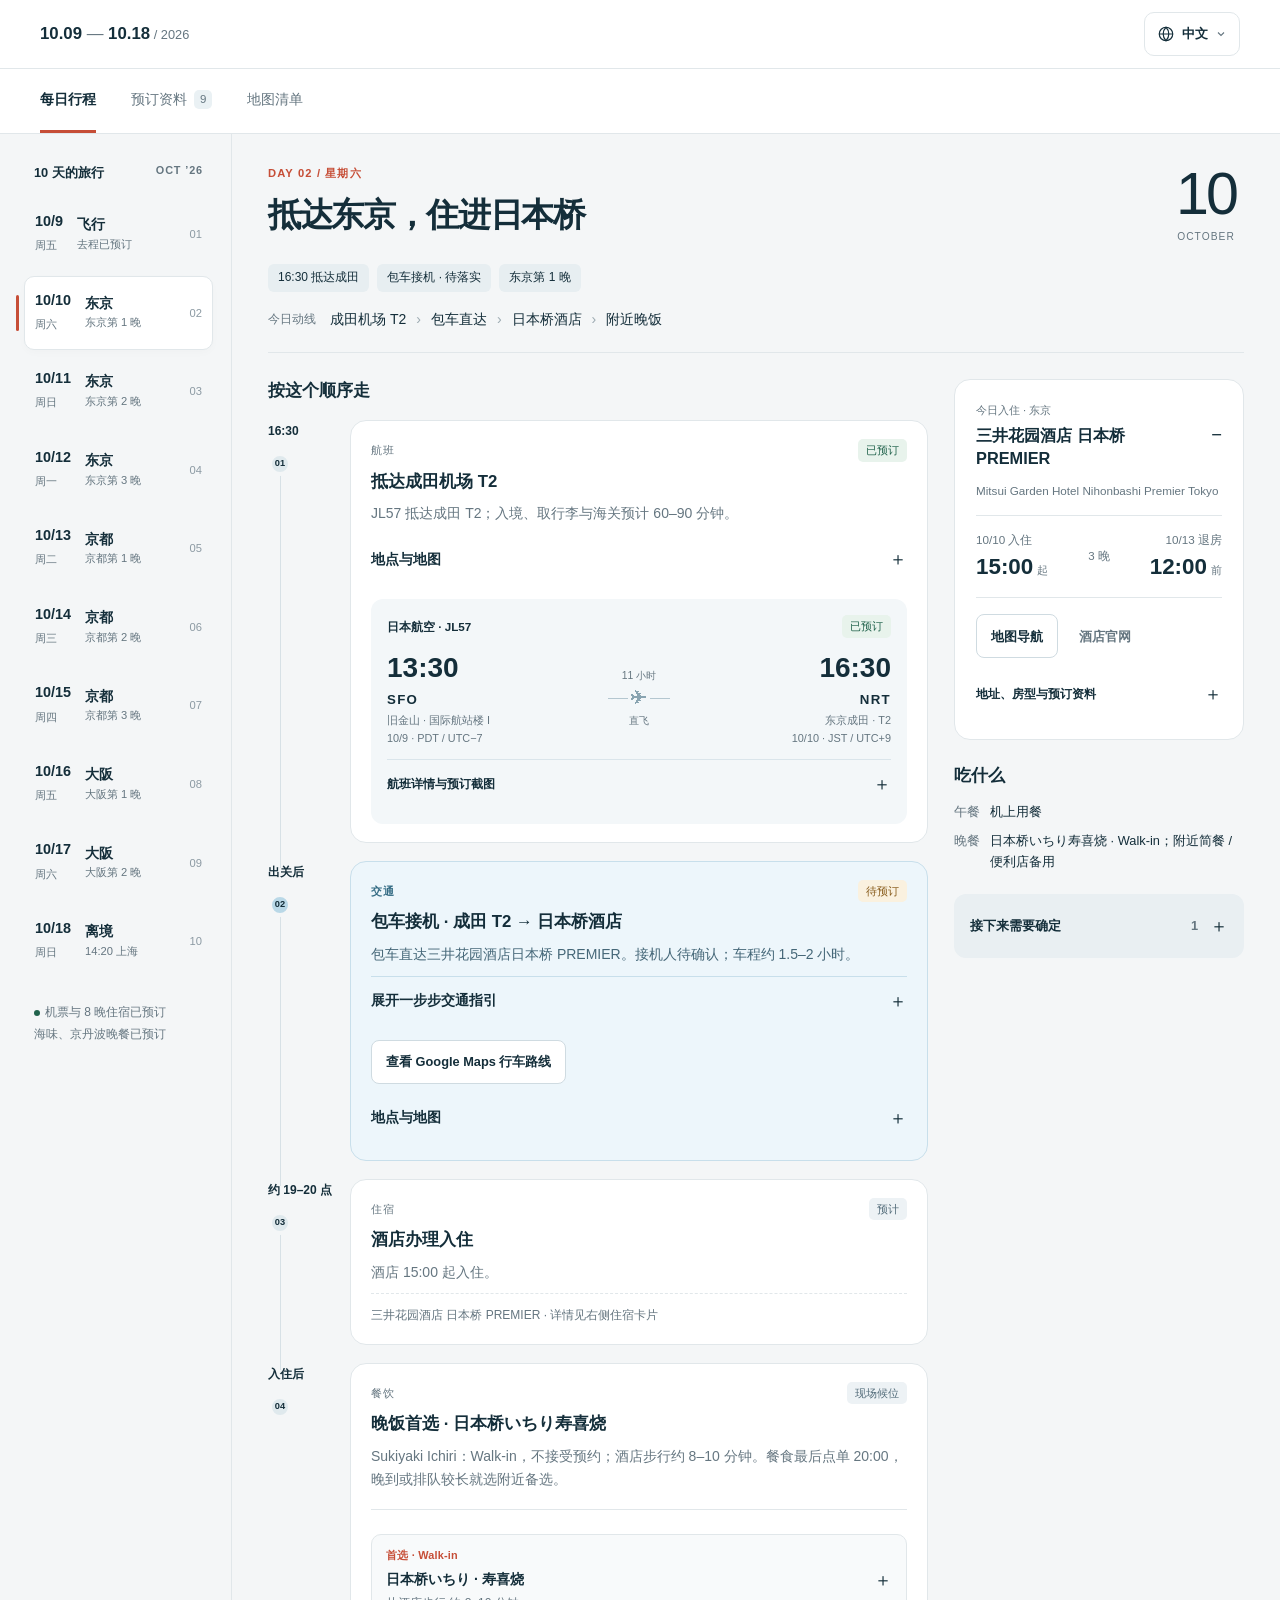
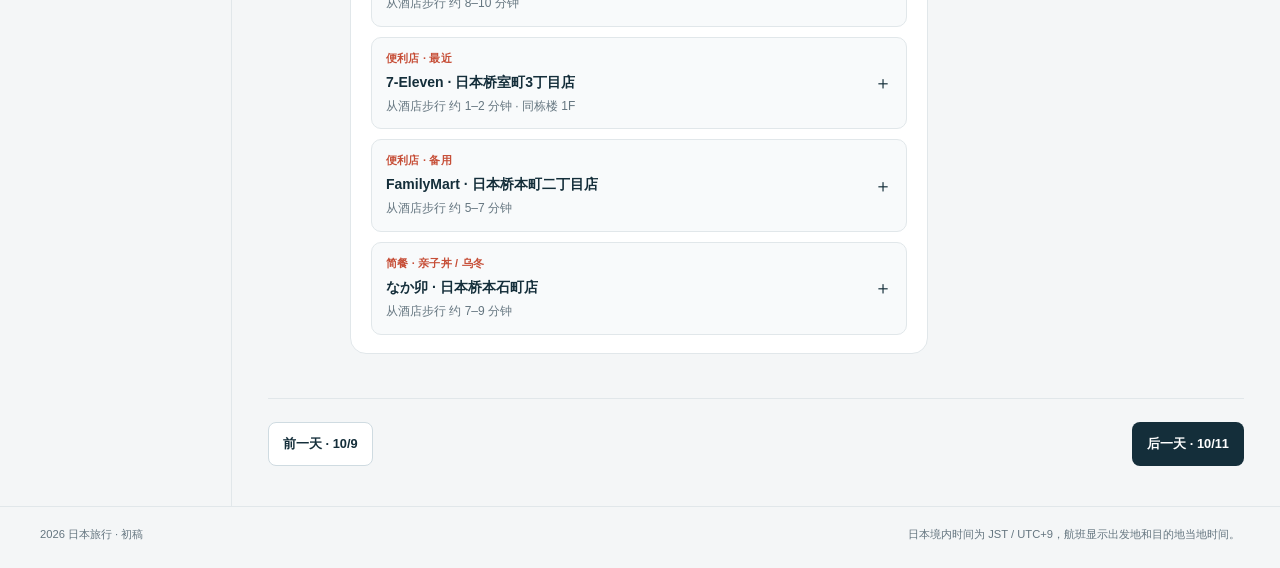
==== commit 6e4c2300: "Update Tokyo lunch options and Kyoto transfer itinerary" ====
--- a/index.html
+++ b/index.html
@@ -7,10 +7,10 @@
   <meta name="description" content="2026 年日本旅行手帐。按天查看东京、京都、大阪行程、航班、酒店与预订资料。">
   <title>日本旅行手帐 · October 2026</title>
   <link rel="icon" type="image/svg+xml" href="assets/favicon.svg">
-  <link rel="stylesheet" href="styles.css?v=20260930-mobile-languages">
-  <script src="data.js?v=20260929-lunch-pending" defer></script>
-  <script src="locales.js?v=20260930-languages" defer></script>
-  <script src="app.js?v=20260930-mobile-languages" defer></script>
+  <link rel="stylesheet" href="styles.css?v=20261001-nishiki-lunch">
+  <script src="data.js?v=20261001-nishiki-lunch" defer></script>
+  <script src="locales.js?v=20261001-nishiki-lunch" defer></script>
+  <script src="app.js?v=20261001-nishiki-lunch" defer></script>
 </head>
 <body>
   <a class="skip-link" href="#content">跳到行程</a>
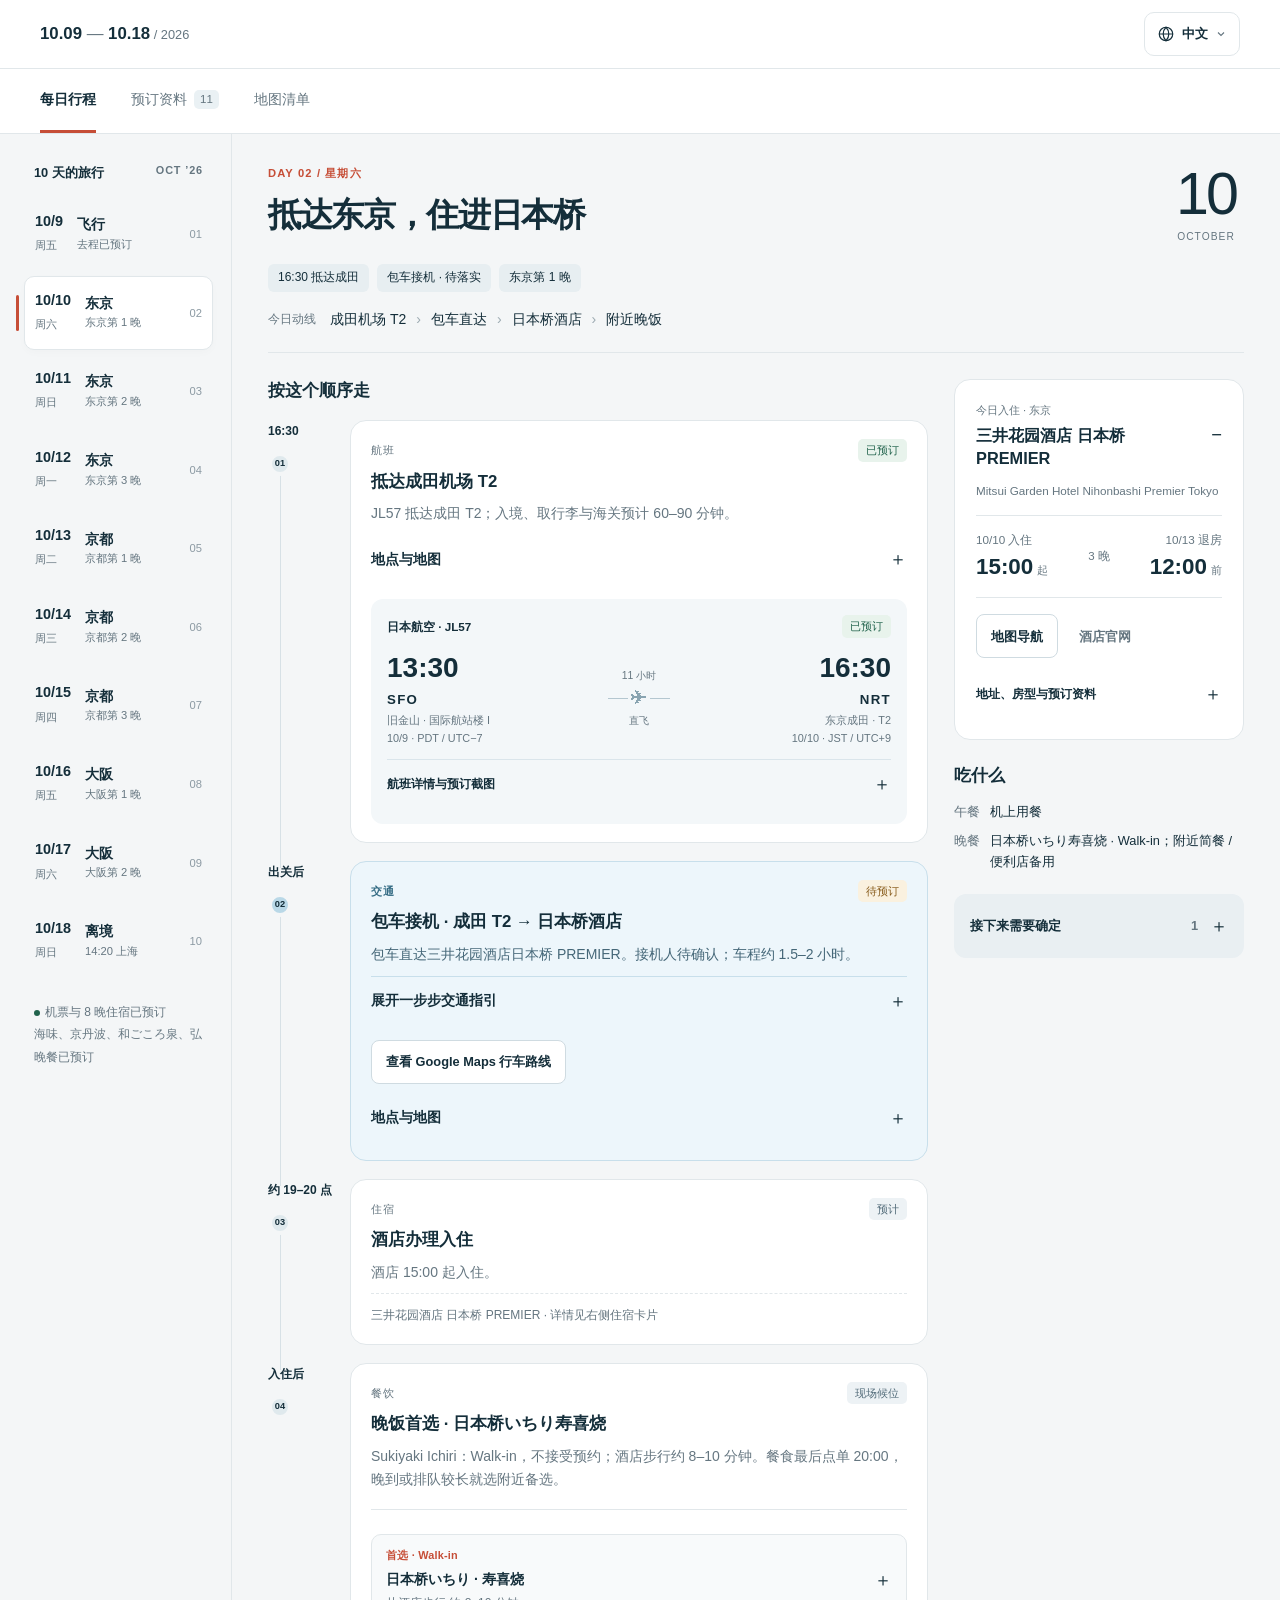
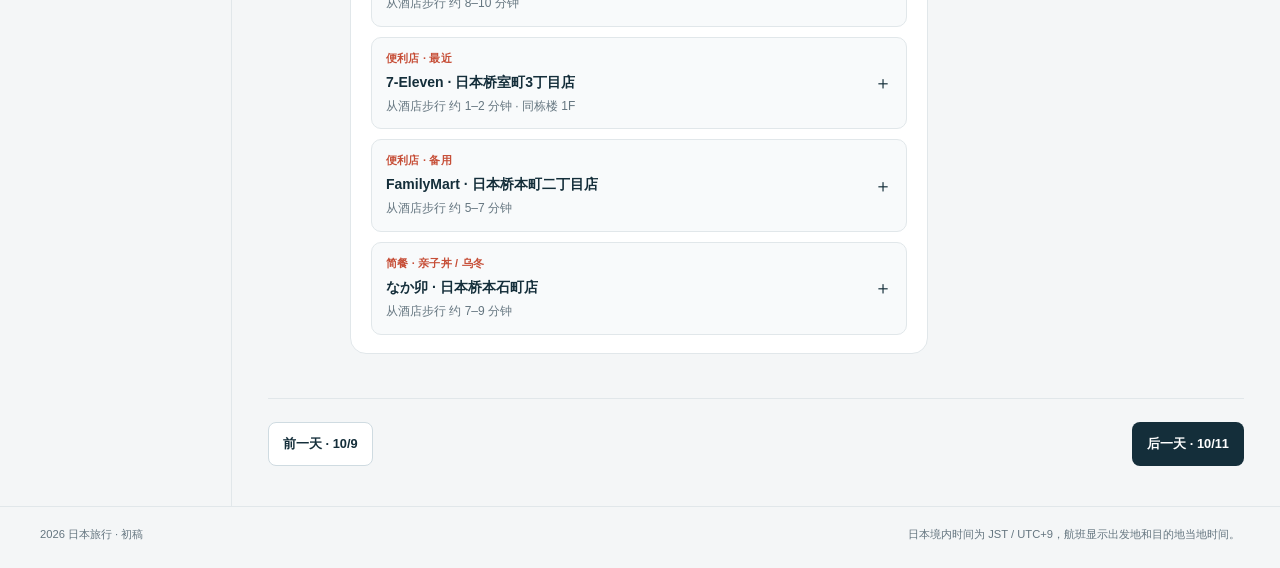
==== commit 6cb18cb0: "Update Kyoto routes and confirmed dinner reservations" ====
--- a/index.html
+++ b/index.html
@@ -7,10 +7,10 @@
   <meta name="description" content="2026 年日本旅行手帐。按天查看东京、京都、大阪行程、航班、酒店与预订资料。">
   <title>日本旅行手帐 · October 2026</title>
   <link rel="icon" type="image/svg+xml" href="assets/favicon.svg">
-  <link rel="stylesheet" href="styles.css?v=20261001-nishiki-lunch">
-  <script src="data.js?v=20261001-nishiki-lunch" defer></script>
-  <script src="locales.js?v=20261001-nishiki-lunch" defer></script>
-  <script src="app.js?v=20261001-nishiki-lunch" defer></script>
+  <link rel="stylesheet" href="styles.css?v=20261003-izumi-confirmed">
+  <script src="data.js?v=20261003-izumi-confirmed" defer></script>
+  <script src="locales.js?v=20261003-izumi-confirmed" defer></script>
+  <script src="app.js?v=20261003-izumi-confirmed" defer></script>
 </head>
 <body>
   <a class="skip-link" href="#content">跳到行程</a>
--- a/styles.css
+++ b/styles.css
@@ -97,3 +97,5 @@
   .event-card{padding:14px}
   .view-tabs a{font-size:.75rem}
 }
+
+.route-stops{list-style:none;margin:0;padding:0}.route-stops>li{padding:18px 0;border-top:1px solid var(--line)}.route-stops>li:first-child{border-top:0}.route-stop-heading{display:flex;flex-wrap:wrap;align-items:baseline;gap:6px 14px}.route-stop-heading>span{font-size:.75rem;font-weight:600;color:var(--muted);font-variant-numeric:tabular-nums}.route-stop-heading h4{font-size:.9rem;margin:0}.route-stops>li>p{font-size:.875rem;color:var(--muted);margin:8px 0 0}.route-stops .guide-details{margin-top:10px}.route-stops .guide-details p{font-size:.875rem}
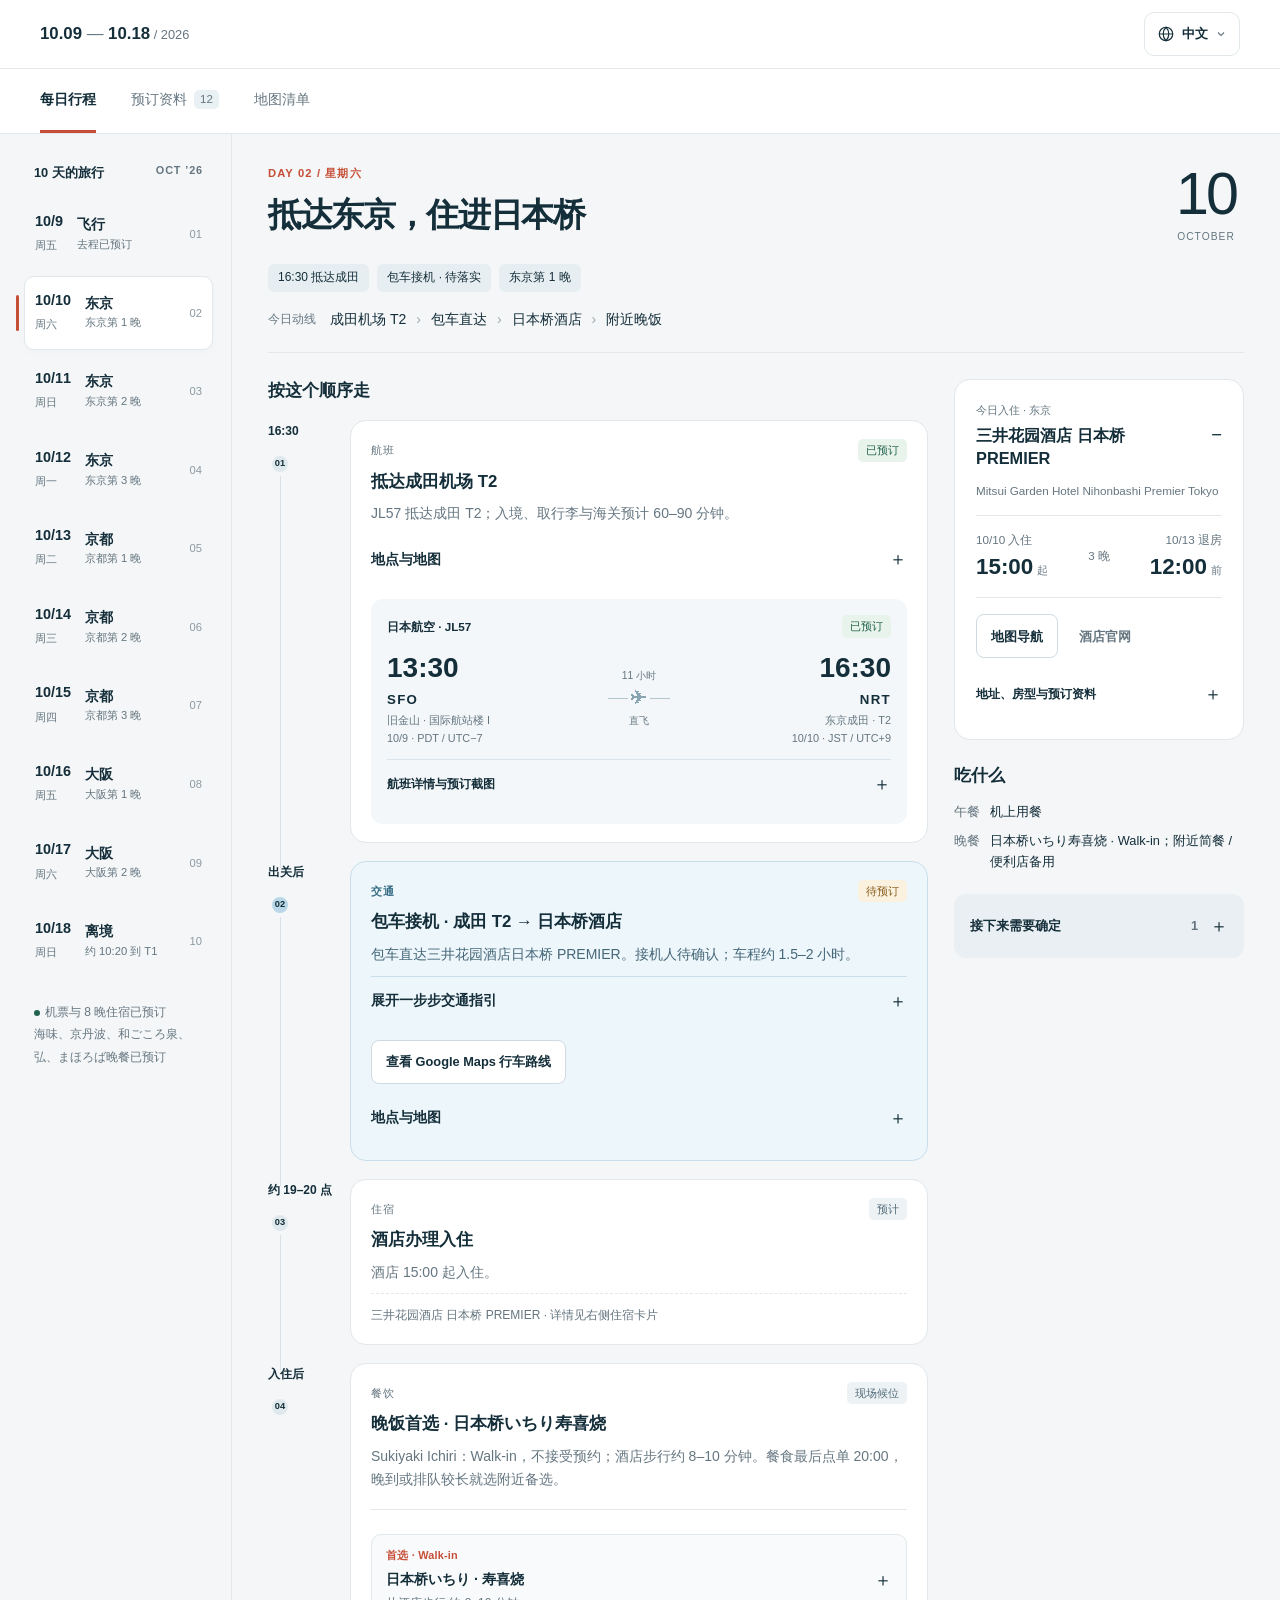
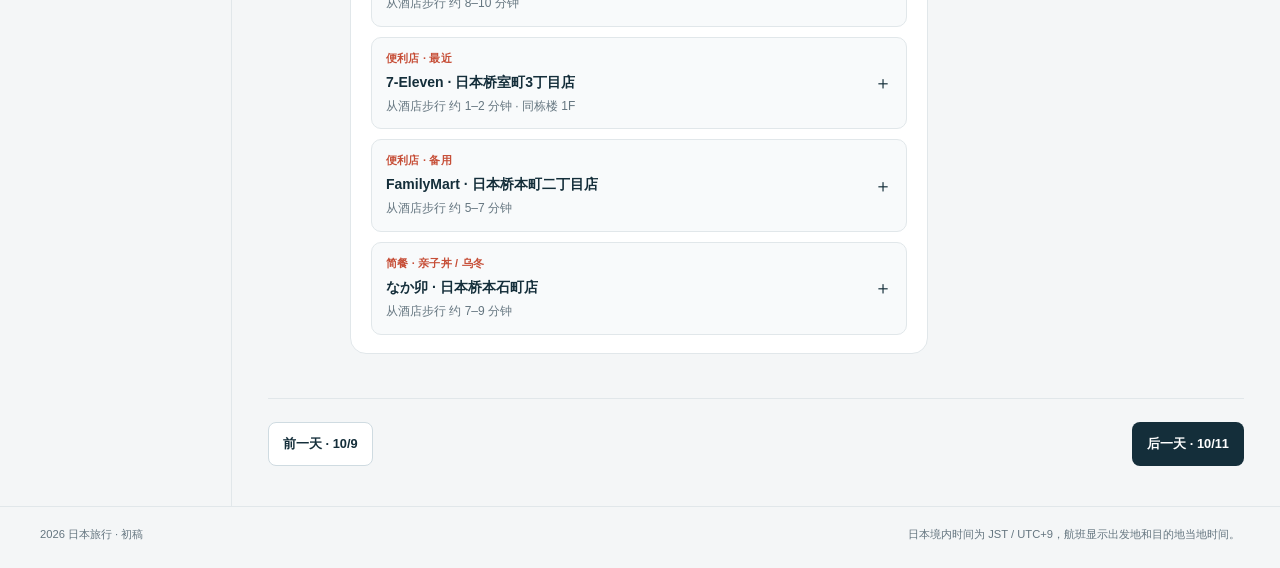
==== commit a0a07276: "Update Kyoto and Osaka itineraries, dining and route guides" ====
--- a/index.html
+++ b/index.html
@@ -7,10 +7,10 @@
   <meta name="description" content="2026 年日本旅行手帐。按天查看东京、京都、大阪行程、航班、酒店与预订资料。">
   <title>日本旅行手帐 · October 2026</title>
   <link rel="icon" type="image/svg+xml" href="assets/favicon.svg">
-  <link rel="stylesheet" href="styles.css?v=20261003-izumi-confirmed">
-  <script src="data.js?v=20261003-izumi-confirmed" defer></script>
-  <script src="locales.js?v=20261003-izumi-confirmed" defer></script>
-  <script src="app.js?v=20261003-izumi-confirmed" defer></script>
+  <link rel="stylesheet" href="styles.css?v=20261004-kyoto-later">
+  <script src="data.js?v=20261004-kyoto-later" defer></script>
+  <script src="locales.js?v=20261004-kyoto-later" defer></script>
+  <script src="app.js?v=20261004-kyoto-later" defer></script>
 </head>
 <body>
   <a class="skip-link" href="#content">跳到行程</a>
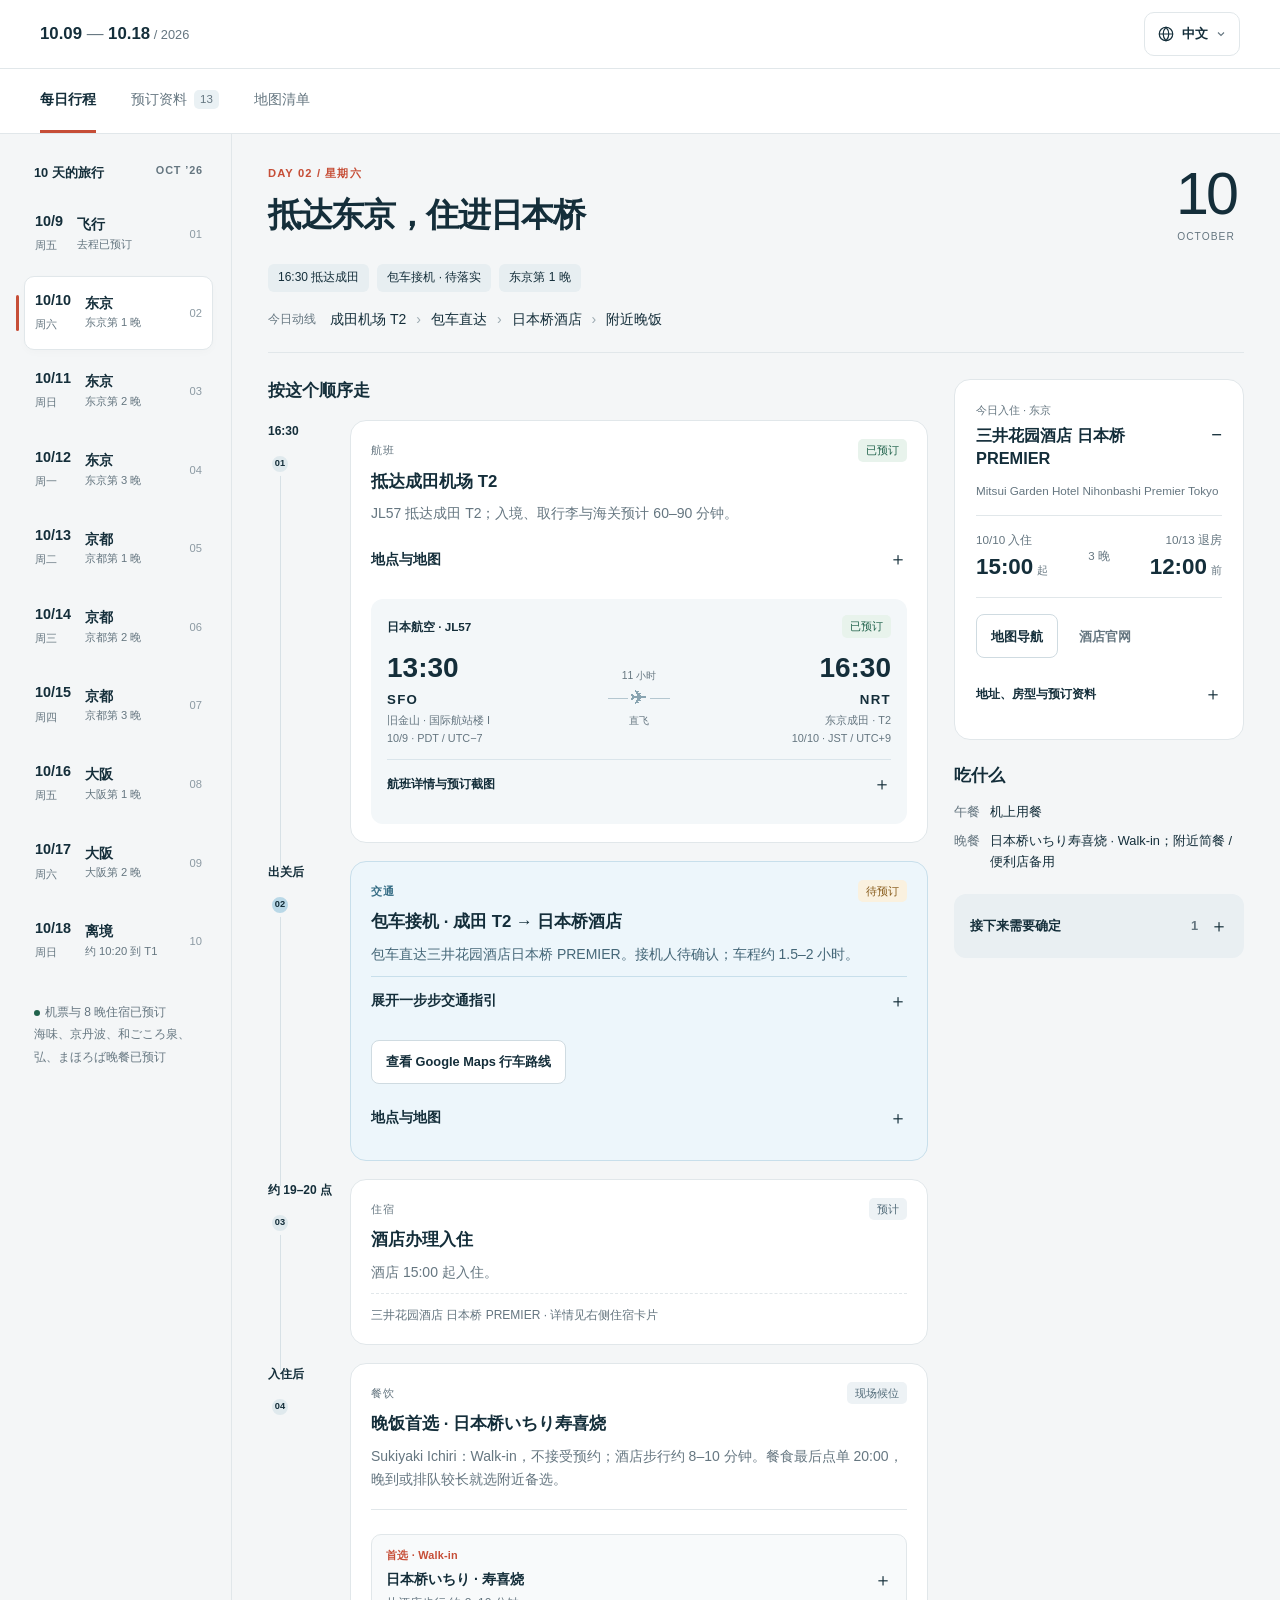
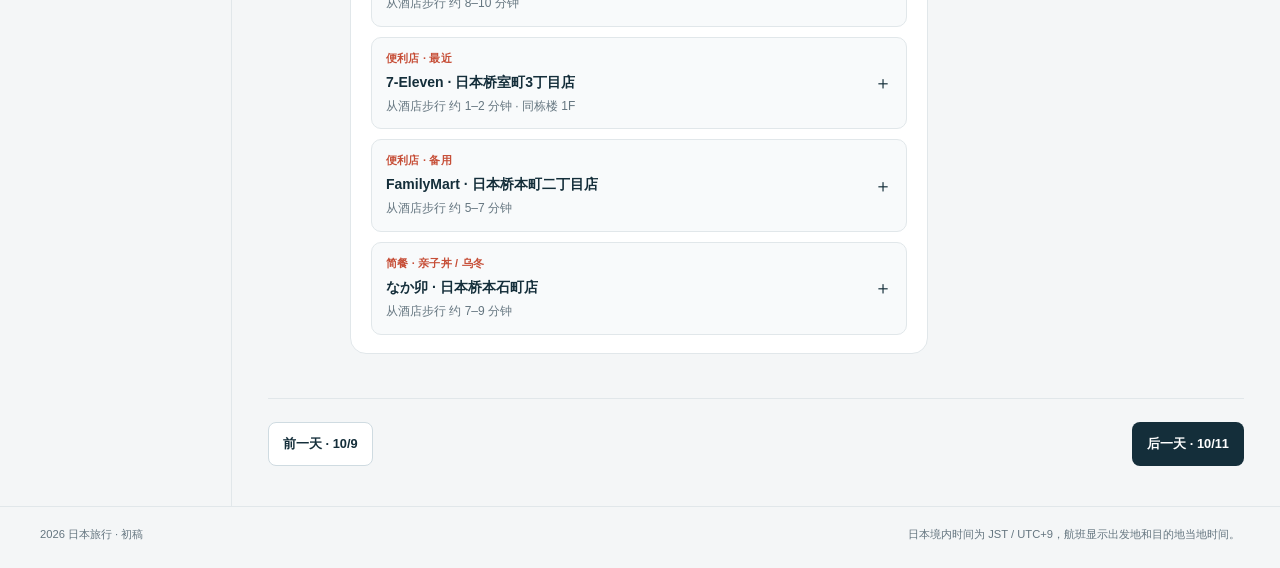
==== commit b05bafe4: "Update Tokyo evenings, Saihoji visit and Nara walking route" ====
--- a/index.html
+++ b/index.html
@@ -7,10 +7,10 @@
   <meta name="description" content="2026 年日本旅行手帐。按天查看东京、京都、大阪行程、航班、酒店与预订资料。">
   <title>日本旅行手帐 · October 2026</title>
   <link rel="icon" type="image/svg+xml" href="assets/favicon.svg">
-  <link rel="stylesheet" href="styles.css?v=20261004-kyoto-later">
-  <script src="data.js?v=20261004-kyoto-later" defer></script>
-  <script src="locales.js?v=20261004-kyoto-later" defer></script>
-  <script src="app.js?v=20261004-kyoto-later" defer></script>
+  <link rel="stylesheet" href="styles.css?v=20261009-kyoto-subway">
+  <script src="data.js?v=20261009-kyoto-subway" defer></script>
+  <script src="locales.js?v=20261009-kyoto-subway" defer></script>
+  <script src="app.js?v=20261009-kyoto-subway" defer></script>
 </head>
 <body>
   <a class="skip-link" href="#content">跳到行程</a>
